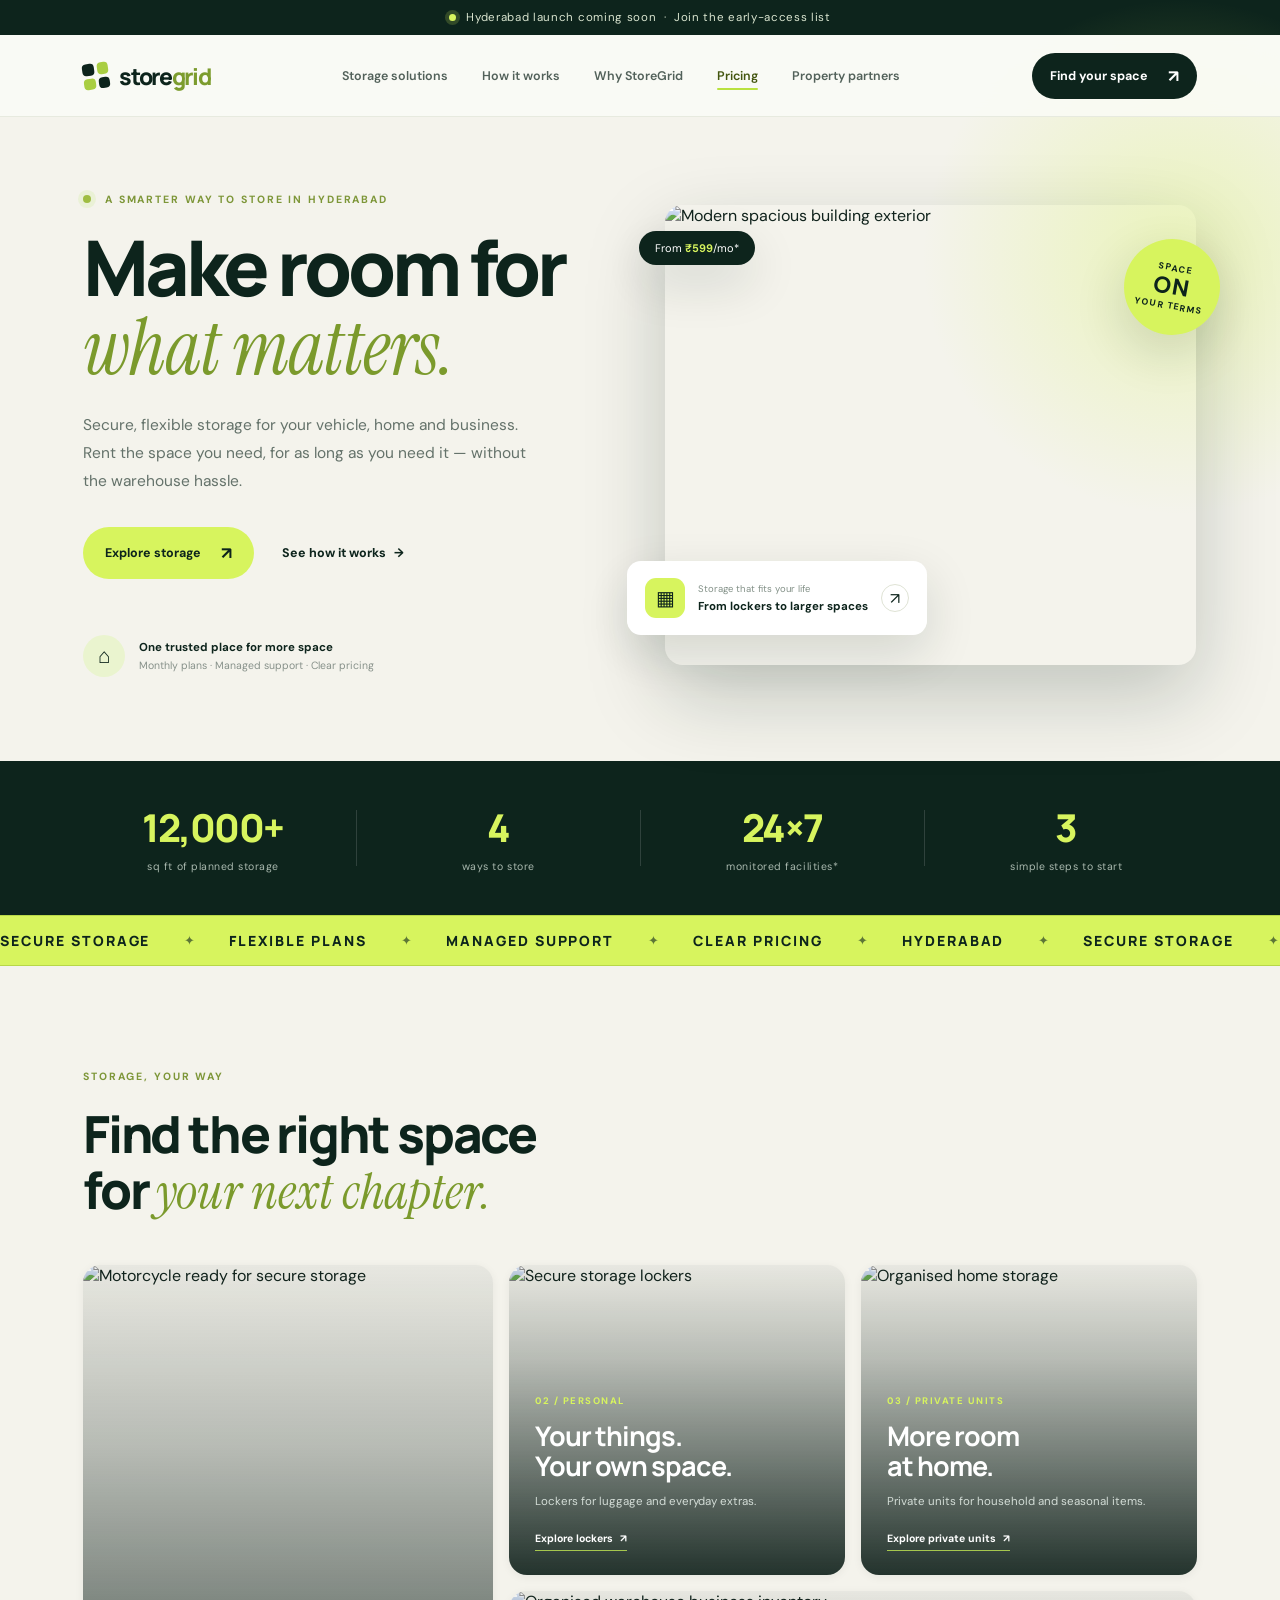
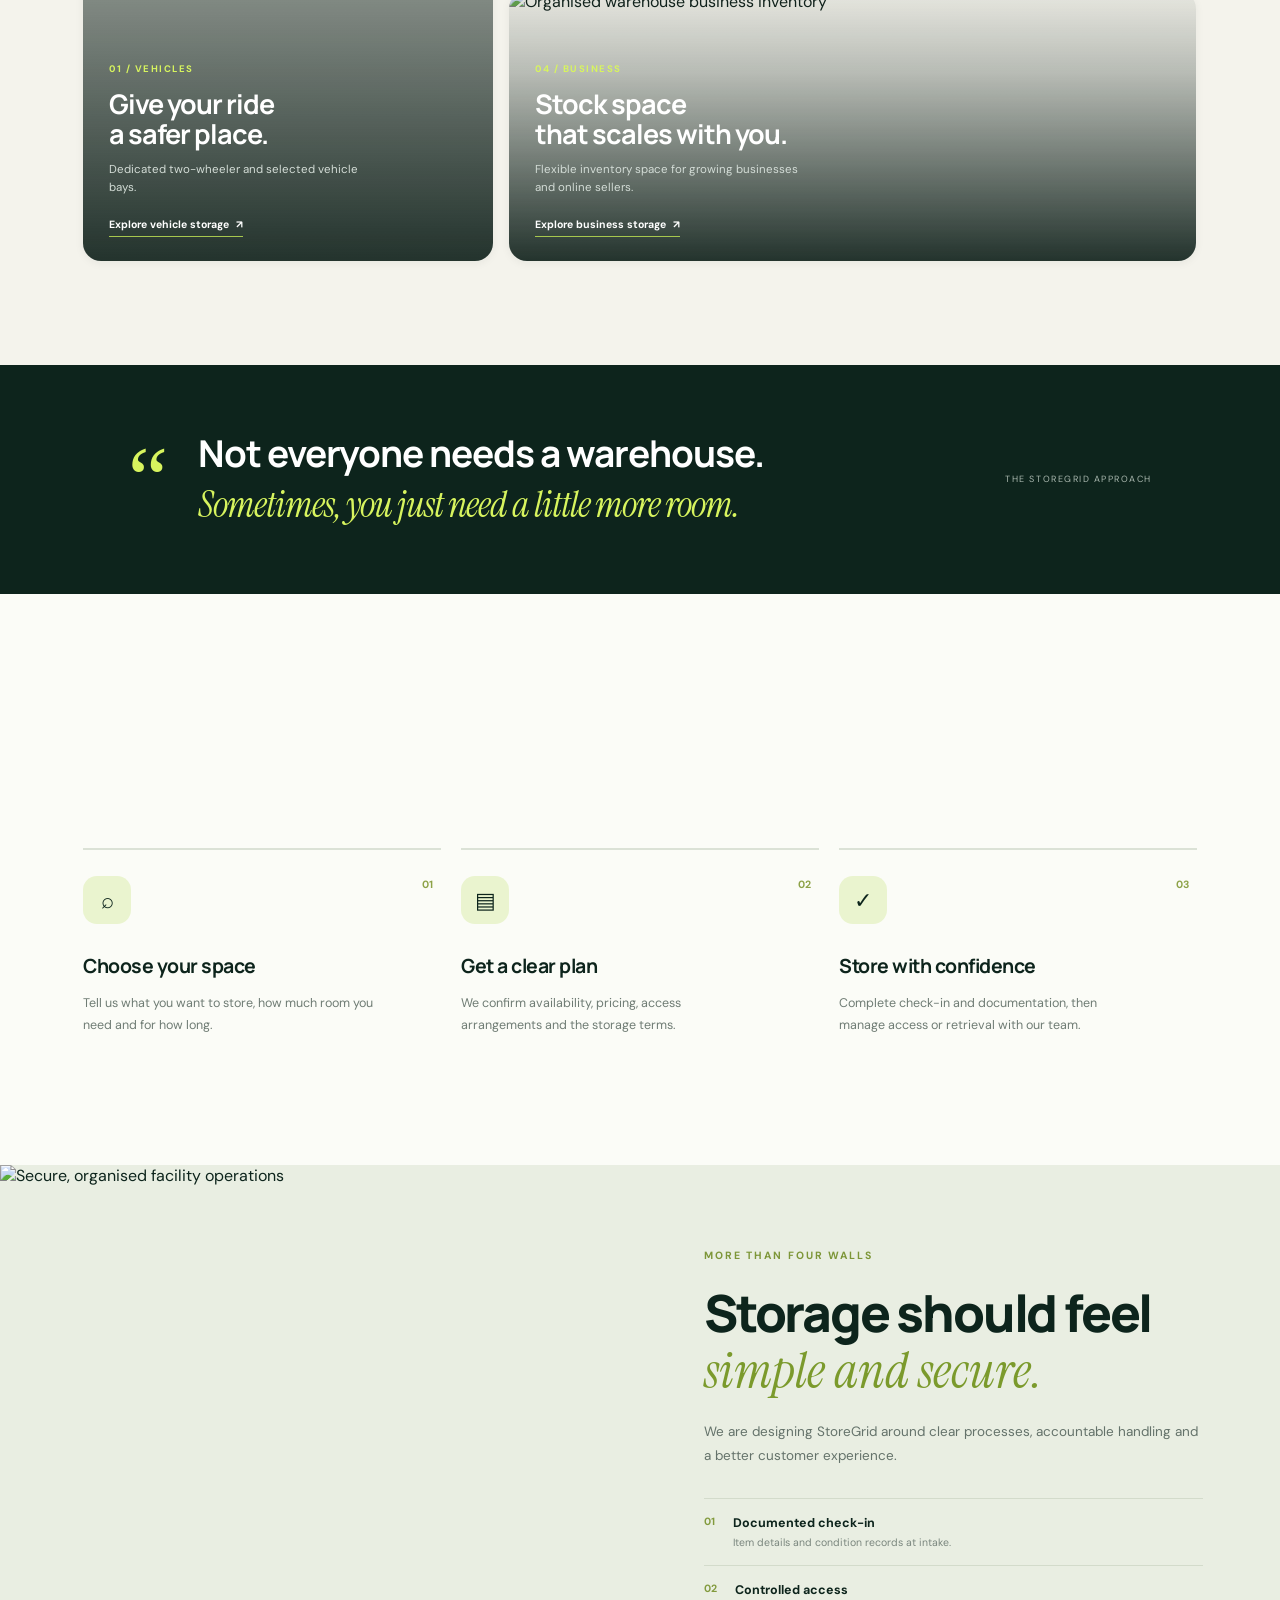
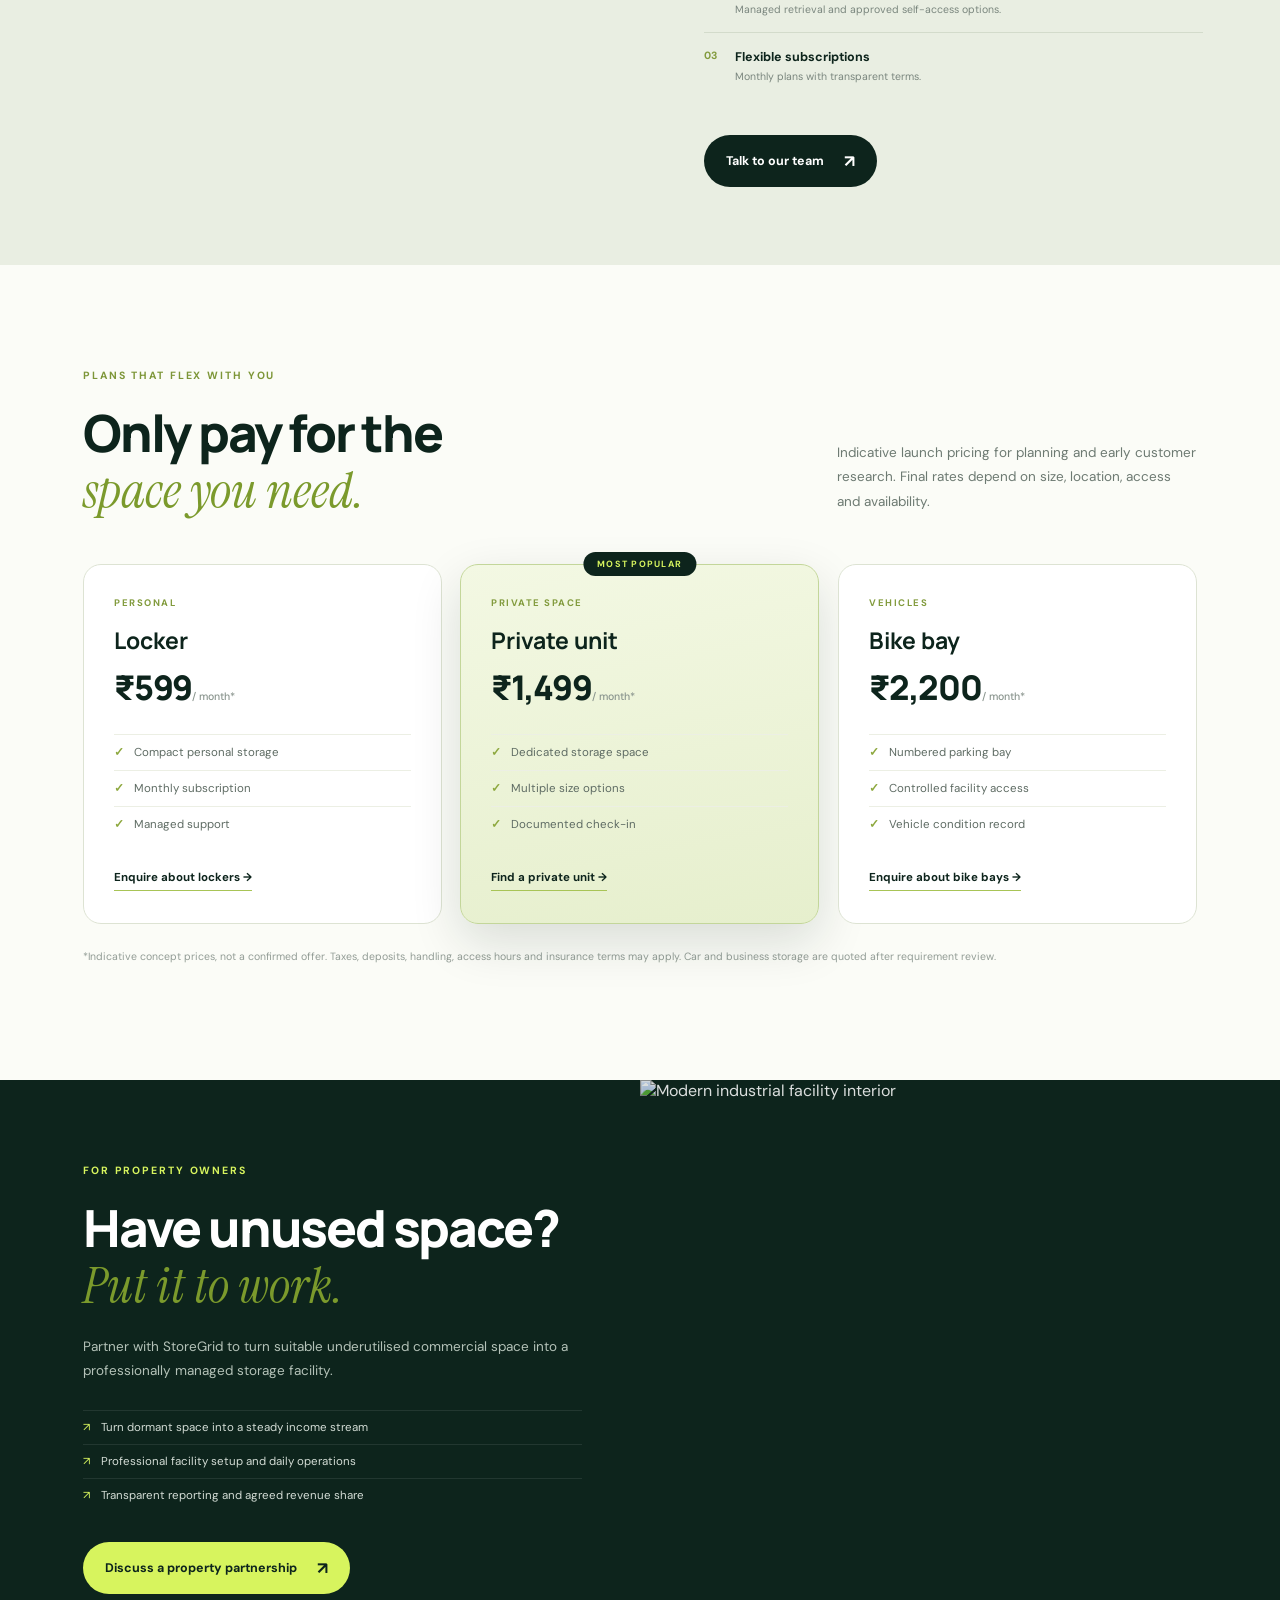
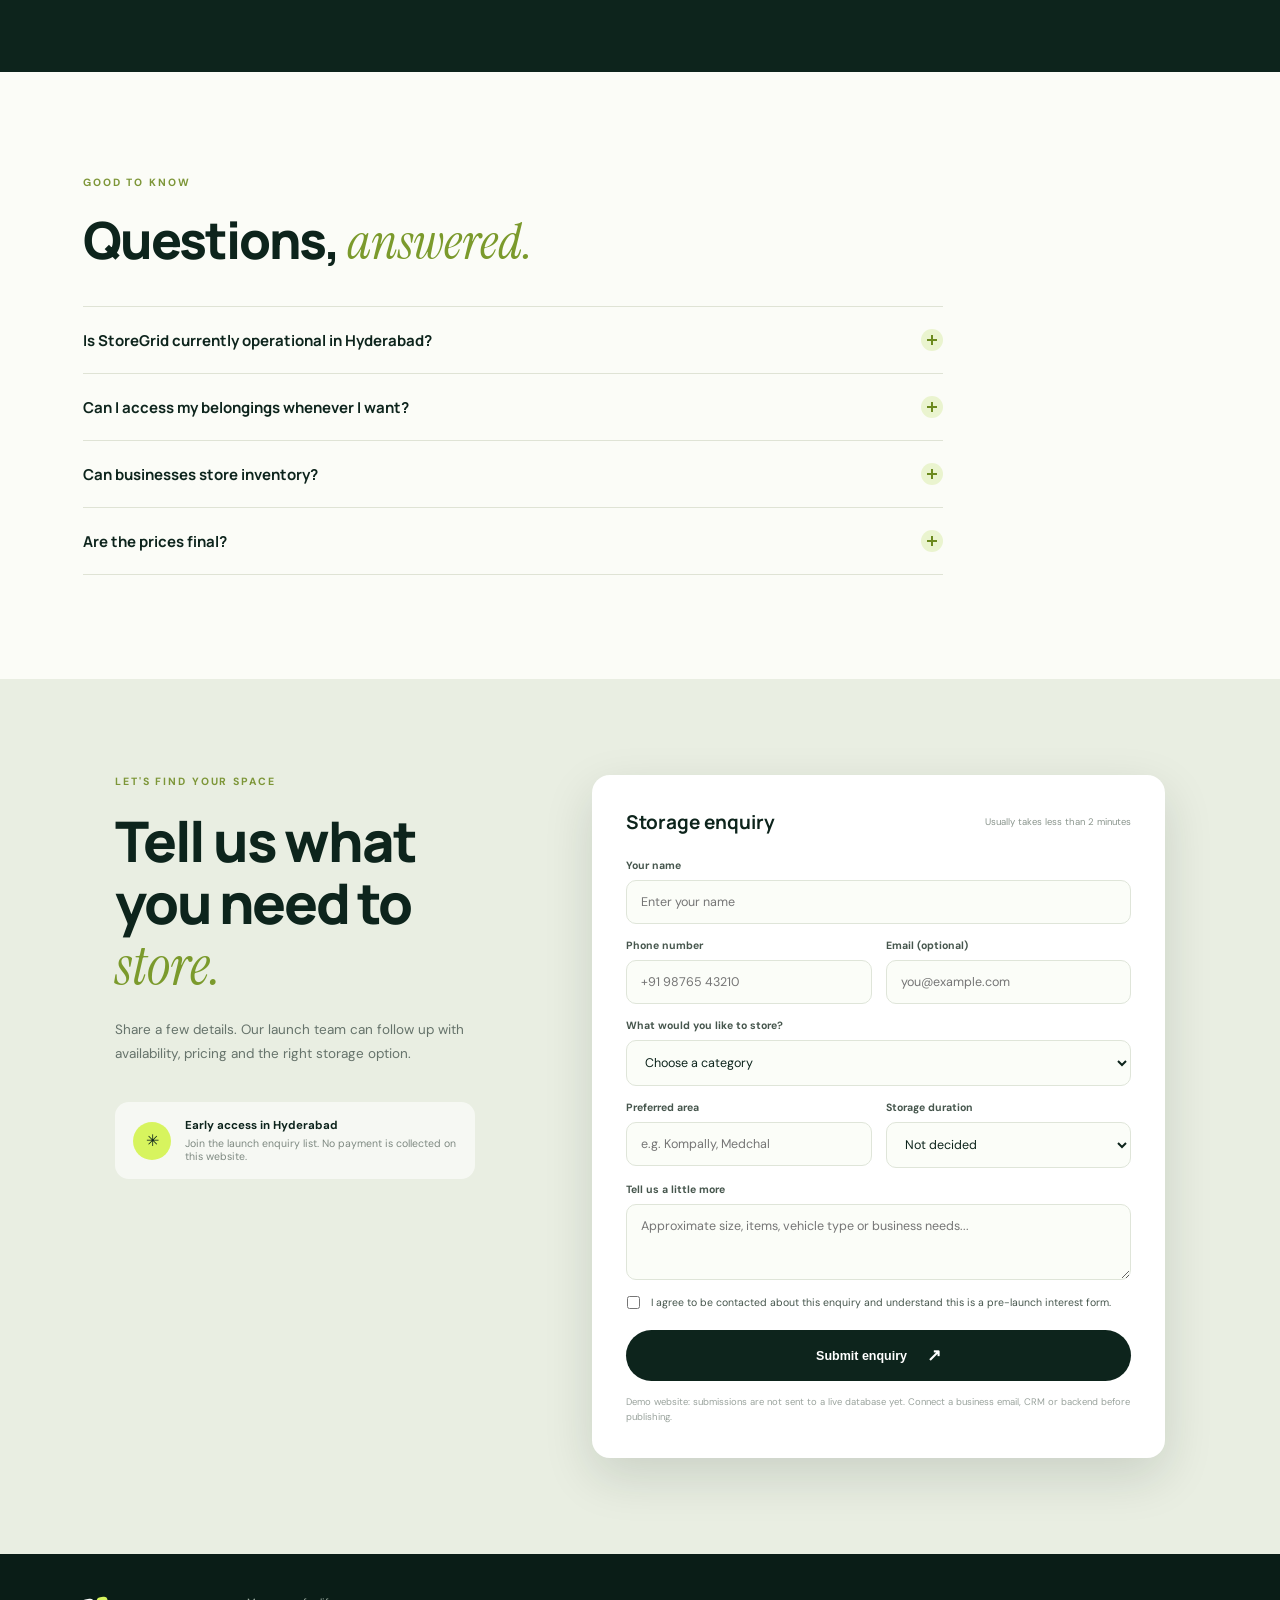
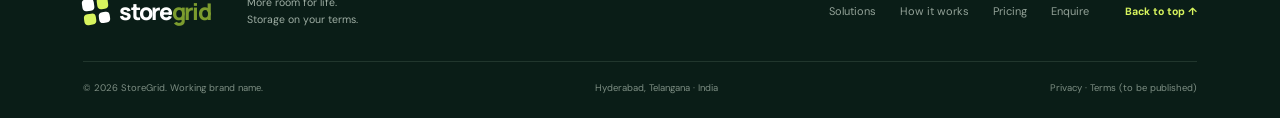
==== index.html @ 36ccb127 "Add files via upload" ====
<!doctype html>
<html lang="en">
<head>
  <meta charset="utf-8">
  <meta name="viewport" content="width=device-width, initial-scale=1">
  <meta name="description" content="Flexible, secure storage for vehicles, household belongings and business inventory in Hyderabad. Monthly storage plans with managed and self-access options.">
  <meta name="theme-color" content="#0d241c">
  <title>StoreGrid — More room for life.</title>
  <link rel="preconnect" href="https://fonts.googleapis.com">
  <link rel="preconnect" href="https://fonts.gstatic.com" crossorigin>
  <link href="https://fonts.googleapis.com/css2?family=DM+Sans:wght@400;500;600;700&family=Manrope:wght@500;600;700;800&family=Instrument+Serif:ital@0;1&display=swap" rel="stylesheet">
  <link rel="stylesheet" href="styles.css">
</head>
<body>

  <div class="announcement"><span class="announcement-dot"></span> Hyderabad launch coming soon &nbsp;·&nbsp; Join the early-access list</div>

  <header class="site-header" id="siteHeader">
    <a class="brand" href="#home" aria-label="StoreGrid home">
      <span class="brand-mark"><i></i><i></i><i></i><i></i></span>
      <span>store<span class="brand-accent">grid</span></span>
    </a>
    <button class="menu-toggle" aria-label="Open navigation" aria-expanded="false">☰</button>
    <nav class="nav">
      <a href="#solutions">Storage solutions</a>
      <a href="#how">How it works</a>
      <a href="#why">Why StoreGrid</a>
      <a href="#pricing">Pricing</a>
      <a href="#partners">Property partners</a>
    </nav>
    <a class="button button-dark header-cta" href="#enquire">Find your space <span>↗</span></a>
  </header>

  <main>
    <!-- ===================== HERO ===================== -->
    <section class="hero" id="home">
      <div class="hero-copy">
        <div class="eyebrow reveal"><span class="pulse"></span> A smarter way to store in Hyderabad</div>
        <h1 class="reveal" style="--d:.08s">Make room for<br><em>what matters.</em></h1>
        <p class="hero-lede reveal" style="--d:.16s">Secure, flexible storage for your vehicle, home and business. Rent the space you need, for as long as you need it — without the warehouse hassle.</p>
        <div class="hero-actions reveal" style="--d:.24s">
          <a class="button button-lime" href="#solutions">Explore storage <span>↗</span></a>
          <a class="text-link" href="#how">See how it works <span>→</span></a>
        </div>
        <div class="hero-proof reveal" style="--d:.32s">
          <div class="proof-icon">⌂</div>
          <div><strong>One trusted place for more space</strong><small>Monthly plans · Managed support · Clear pricing</small></div>
        </div>
      </div>

      <div class="hero-visual reveal" style="--d:.2s">
        <div class="hero-img-wrap">
          <img src="https://images.unsplash.com/photo-1600585154340-be6161a56a0c?auto=format&fit=crop&w=1400&q=85" alt="Modern spacious building exterior" class="hero-img">
        </div>
        <div class="floating-card">
          <div class="floating-icon">▦</div>
          <div><small>Storage that fits your life</small><strong>From lockers to larger spaces</strong></div>
          <span class="arrow-circle">↗</span>
        </div>
        <div class="floating-chip">From <b>₹599</b>/mo*</div>
        <div class="hero-stamp"><span>SPACE</span><b>ON</b><span>YOUR TERMS</span></div>
      </div>
    </section>

    <!-- ===================== STATS ===================== -->
    <section class="stats-strip">
      <div class="stat reveal"><b><span class="counter" data-count="12000">0</span>+</b><small>sq ft of planned storage</small></div>
      <div class="stat reveal" style="--d:.08s"><b><span class="counter" data-count="4">0</span></b><small>ways to store</small></div>
      <div class="stat reveal" style="--d:.16s"><b><span class="counter" data-count="24">0</span>×7</b><small>monitored facilities*</small></div>
      <div class="stat reveal" style="--d:.24s"><b><span class="counter" data-count="3">0</span></b><small>simple steps to start</small></div>
    </section>

    <!-- ===================== MARQUEE ===================== -->
    <div class="marquee" aria-hidden="true">
      <div class="marquee-track">
        <span>Secure storage</span><i>✦</i><span>Flexible plans</span><i>✦</i><span>Managed support</span><i>✦</i><span>Clear pricing</span><i>✦</i><span>Hyderabad</span><i>✦</i>
        <span>Secure storage</span><i>✦</i><span>Flexible plans</span><i>✦</i><span>Managed support</span><i>✦</i><span>Clear pricing</span><i>✦</i><span>Hyderabad</span><i>✦</i>
      </div>
    </div>

    <!-- ===================== SOLUTIONS ===================== -->
    <section class="section solutions" id="solutions">
      <div class="section-heading">
        <div class="reveal"><div class="eyebrow">STORAGE, YOUR WAY</div><h2>Find the right space<br>for <em>your next chapter.</em></h2></div>
        <p class="reveal" style="--d:.1s">From one suitcase to business stock, choose a storage option that works around your space, schedule and budget.</p>
      </div>
      <div class="solution-grid">
        <article class="solution-card card-large reveal">
          <img src="https://images.unsplash.com/photo-1558981806-ec527fa84c39?auto=format&fit=crop&w=1000&q=85" alt="Motorcycle ready for secure storage">
          <div class="card-shade"></div>
          <div class="card-content"><span class="card-number">01 / VEHICLES</span><h3>Give your ride<br>a safer place.</h3><p>Dedicated two-wheeler and selected vehicle bays.</p><a href="#enquire" data-category="Vehicle storage">Explore vehicle storage <span class="card-arrow">↗</span></a></div>
        </article>
        <article class="solution-card reveal" style="--d:.08s">
          <img src="https://images.unsplash.com/photo-1590402494682-cd3fb53b1f70?auto=format&fit=crop&w=900&q=85" alt="Secure storage lockers">
          <div class="card-shade"></div>
          <div class="card-content"><span class="card-number">02 / PERSONAL</span><h3>Your things.<br>Your own space.</h3><p>Lockers for luggage and everyday extras.</p><a href="#enquire" data-category="Personal lockers">Explore lockers <span class="card-arrow">↗</span></a></div>
        </article>
        <article class="solution-card reveal" style="--d:.16s">
          <img src="https://images.unsplash.com/photo-1600210492486-724fe5c67fb0?auto=format&fit=crop&w=900&q=85" alt="Organised home storage">
          <div class="card-shade"></div>
          <div class="card-content"><span class="card-number">03 / PRIVATE UNITS</span><h3>More room<br>at home.</h3><p>Private units for household and seasonal items.</p><a href="#enquire" data-category="Private storage">Explore private units <span class="card-arrow">↗</span></a></div>
        </article>
        <article class="solution-card card-wide reveal" style="--d:.1s">
          <img src="https://images.unsplash.com/photo-1586528116311-ad8dd3c8310d?auto=format&fit=crop&w=1100&q=85" alt="Organised warehouse business inventory">
          <div class="card-shade"></div>
          <div class="card-content"><span class="card-number">04 / BUSINESS</span><h3>Stock space<br>that scales with you.</h3><p>Flexible inventory space for growing businesses and online sellers.</p><a href="#enquire" data-category="Business inventory">Explore business storage <span class="card-arrow">↗</span></a></div>
        </article>
      </div>
    </section>

    <!-- ===================== QUOTE ===================== -->
    <section class="quote-band reveal">
      <div class="quote-mark">“</div>
      <p>Not everyone needs a warehouse.<br><em>Sometimes, you just need a little more room.</em></p>
      <span>THE STOREGRID APPROACH</span>
    </section>

    <!-- ===================== HOW IT WORKS ===================== -->
    <section class="section how-section" id="how">
      <div class="section-heading">
        <div class="reveal"><div class="eyebrow">SIMPLE FROM START TO STORE</div><h2>Space in <em>three steps.</em></h2></div>
        <p class="reveal" style="--d:.1s">We make finding and managing storage straightforward. Tell us what you need and our team will help you choose the right plan.</p>
      </div>
      <div class="steps">
        <div class="step reveal"><div class="step-icon">⌕</div><span>01</span><h3>Choose your space</h3><p>Tell us what you want to store, how much room you need and for how long.</p></div>
        <div class="step reveal" style="--d:.12s"><div class="step-icon">▤</div><span>02</span><h3>Get a clear plan</h3><p>We confirm availability, pricing, access arrangements and the storage terms.</p></div>
        <div class="step reveal" style="--d:.24s"><div class="step-icon">✓</div><span>03</span><h3>Store with confidence</h3><p>Complete check-in and documentation, then manage access or retrieval with our team.</p></div>
      </div>
    </section>

    <!-- ===================== WHY ===================== -->
    <section class="feature-section" id="why">
      <div class="feature-image reveal"><img src="https://images.unsplash.com/photo-1581092921461-eab62e97a780?auto=format&fit=crop&w=1200&q=85" alt="Secure, organised facility operations"></div>
      <div class="feature-copy">
        <div class="reveal"><div class="eyebrow">MORE THAN FOUR WALLS</div><h2>Storage should feel<br><em>simple and secure.</em></h2></div>
        <p class="reveal" style="--d:.1s">We are designing StoreGrid around clear processes, accountable handling and a better customer experience.</p>
        <div class="feature-list">
          <div class="reveal" style="--d:.12s"><span>01</span><p><strong>Documented check-in</strong><small>Item details and condition records at intake.</small></p></div>
          <div class="reveal" style="--d:.2s"><span>02</span><p><strong>Controlled access</strong><small>Managed retrieval and approved self-access options.</small></p></div>
          <div class="reveal" style="--d:.28s"><span>03</span><p><strong>Flexible subscriptions</strong><small>Monthly plans with transparent terms.</small></p></div>
        </div>
        <a class="button button-dark reveal" style="--d:.34s" href="#enquire">Talk to our team <span>↗</span></a>
      </div>
    </section>

    <!-- ===================== PRICING ===================== -->
    <section class="section pricing-section" id="pricing">
      <div class="section-heading">
        <div class="reveal"><div class="eyebrow">PLANS THAT FLEX WITH YOU</div><h2>Only pay for the<br><em>space you need.</em></h2></div>
        <p class="reveal" style="--d:.1s">Indicative launch pricing for planning and early customer research. Final rates depend on size, location, access and availability.</p>
      </div>
      <div class="pricing-grid">
        <div class="price-card reveal">
          <span class="price-label">PERSONAL</span><h3>Locker</h3><p class="price">₹599<span>/ month*</span></p>
          <ul><li>Compact personal storage</li><li>Monthly subscription</li><li>Managed support</li></ul>
          <a href="#enquire" data-category="Personal lockers">Enquire about lockers →</a>
        </div>
        <div class="price-card price-featured reveal" style="--d:.12s">
          <span class="price-tag">MOST POPULAR</span>
          <span class="price-label">PRIVATE SPACE</span><h3>Private unit</h3><p class="price">₹1,499<span>/ month*</span></p>
          <ul><li>Dedicated storage space</li><li>Multiple size options</li><li>Documented check-in</li></ul>
          <a href="#enquire" data-category="Private storage">Find a private unit →</a>
        </div>
        <div class="price-card reveal" style="--d:.24s">
          <span class="price-label">VEHICLES</span><h3>Bike bay</h3><p class="price">₹2,200<span>/ month*</span></p>
          <ul><li>Numbered parking bay</li><li>Controlled facility access</li><li>Vehicle condition record</li></ul>
          <a href="#enquire" data-category="Vehicle storage">Enquire about bike bays →</a>
        </div>
      </div>
      <p class="pricing-note">*Indicative concept prices, not a confirmed offer. Taxes, deposits, handling, access hours and insurance terms may apply. Car and business storage are quoted after requirement review.</p>
    </section>

    <!-- ===================== PARTNERS ===================== -->
    <section class="partner-section" id="partners">
      <div class="partner-copy">
        <div class="reveal"><div class="eyebrow eyebrow-light">FOR PROPERTY OWNERS</div><h2>Have unused space?<br><em>Put it to work.</em></h2></div>
        <p class="reveal" style="--d:.1s">Partner with StoreGrid to turn suitable underutilised commercial space into a professionally managed storage facility.</p>
        <ul class="reveal" style="--d:.18s">
          <li>Turn dormant space into a steady income stream</li>
          <li>Professional facility setup and daily operations</li>
          <li>Transparent reporting and agreed revenue share</li>
        </ul>
        <a class="button button-lime reveal" style="--d:.24s" href="#enquire" data-category="Property partnership">Discuss a property partnership <span>↗</span></a>
      </div>
      <div class="partner-image reveal" style="--d:.15s"><img src="https://images.unsplash.com/photo-1581092580497-e0d23cbdf1dc?auto=format&fit=crop&w=1200&q=85" alt="Modern industrial facility interior"></div>
    </section>

    <!-- ===================== FAQ ===================== -->
    <section class="section faq-section">
      <div class="reveal"><div class="eyebrow">GOOD TO KNOW</div><h2>Questions, <em>answered.</em></h2></div>
      <div class="faq-list">
        <div class="faq-item reveal">
          <button class="faq-q" aria-expanded="false">Is StoreGrid currently operational in Hyderabad?<span class="faq-icon"></span></button>
          <div class="faq-a"><p>StoreGrid is currently presented as a proposed launch concept. Facility location, opening date and availability will be confirmed before bookings are accepted.</p></div>
        </div>
        <div class="faq-item reveal" style="--d:.08s">
          <button class="faq-q" aria-expanded="false">Can I access my belongings whenever I want?<span class="faq-icon"></span></button>
          <div class="faq-a"><p>Access depends on the storage category and selected plan. Some spaces may support approved self-access during published hours; larger inventory and managed storage will use scheduled retrieval.</p></div>
        </div>
        <div class="faq-item reveal" style="--d:.16s">
          <button class="faq-q" aria-expanded="false">Can businesses store inventory?<span class="faq-icon"></span></button>
          <div class="faq-a"><p>Yes. Business storage is intended for suitable non-hazardous inventory. Handling, SKU tracking, dispatch and access frequency will be scoped before a quote is issued.</p></div>
        </div>
        <div class="faq-item reveal" style="--d:.24s">
          <button class="faq-q" aria-expanded="false">Are the prices final?<span class="faq-icon"></span></button>
          <div class="faq-a"><p>No. Prices shown are indicative launch research prices. Final rates depend on the confirmed facility, storage dimensions, availability and service level.</p></div>
        </div>
      </div>
    </section>

    <!-- ===================== ENQUIRY ===================== -->
    <section class="enquiry-section" id="enquire">
      <div class="enquiry-copy">
        <div class="reveal"><div class="eyebrow">LET'S FIND YOUR SPACE</div><h2>Tell us what<br>you need to <em>store.</em></h2></div>
        <p class="reveal" style="--d:.1s">Share a few details. Our launch team can follow up with availability, pricing and the right storage option.</p>
        <div class="contact-note reveal" style="--d:.18s"><span>✳</span><p><strong>Early access in Hyderabad</strong><small>Join the launch enquiry list. No payment is collected on this website.</small></p></div>
      </div>
      <form class="enquiry-form reveal" id="leadForm" style="--d:.15s" novalidate>
        <div class="form-heading"><strong>Storage enquiry</strong><span>Usually takes less than 2 minutes</span></div>
        <label>Your name<input name="name" required placeholder="Enter your name"></label>
        <div class="form-row">
          <label>Phone number<input name="phone" required inputmode="tel" pattern="[0-9+() -]{10,16}" placeholder="+91 98765 43210"></label>
          <label>Email (optional)<input name="email" type="email" placeholder="you@example.com"></label>
        </div>
        <label>What would you like to store?
          <select name="category" id="category" required>
            <option value="">Choose a category</option>
            <option>Vehicle storage</option><option>Personal lockers</option><option>Private storage</option>
            <option>Business inventory</option><option>Property partnership</option><option>Not sure yet</option>
          </select>
        </label>
        <div class="form-row">
          <label>Preferred area<input name="area" placeholder="e.g. Kompally, Medchal"></label>
          <label>Storage duration<select name="duration"><option>Not decided</option><option>1–3 months</option><option>3–6 months</option><option>6–12 months</option><option>12+ months</option></select></label>
        </div>
        <label>Tell us a little more<textarea name="message" rows="3" placeholder="Approximate size, items, vehicle type or business needs..."></textarea></label>
        <label class="consent"><input type="checkbox" required> <span>I agree to be contacted about this enquiry and understand this is a pre-launch interest form.</span></label>
        <button class="button button-dark form-submit" type="submit">Submit enquiry <span>↗</span></button>
        <p class="form-disclaimer">Demo website: submissions are not sent to a live database yet. Connect a business email, CRM or backend before publishing.</p>
        <div class="form-success" id="formSuccess" role="status" aria-live="polite"></div>
      </form>
    </section>
  </main>

  <footer class="footer">
    <div class="footer-top">
      <a class="brand brand-light" href="#home"><span class="brand-mark"><i></i><i></i><i></i><i></i></span><span>store<span class="brand-accent">grid</span></span></a>
      <p>More room for life.<br>Storage on your terms.</p>
      <nav class="footer-nav">
        <a href="#solutions">Solutions</a><a href="#how">How it works</a><a href="#pricing">Pricing</a><a href="#enquire">Enquire</a>
      </nav>
      <a class="footer-top-link" href="#home">Back to top ↑</a>
    </div>
    <div class="footer-bottom">
      <span>© <span id="year"></span> StoreGrid. Working brand name.</span>
      <span>Hyderabad, Telangana · India</span>
      <span>Privacy · Terms (to be published)</span>
    </div>
  </footer>

  <script src="script.js"></script>
</body>
</html>
---- styles.css ----
/* ============================================================
   StoreGrid — premium storage concept (Hyderabad)
   ============================================================ */
:root {
  --ink: #0d241c;
  --ink-2: #16352a;
  --ink-3: #1f4537;
  --lime: #d7f45e;
  --lime-2: #b9e13f;
  --lime-soft: #eaf4cf;
  --paper: #f4f3ec;
  --paper-2: #fbfcf7;
  --line: #dfe3d5;
  --white: #ffffff;
  --muted: #68756d;
  --muted-2: #8a968e;
  --radius: 18px;
  --shadow-sm: 0 2px 10px rgba(13, 36, 28, .06);
  --shadow-md: 0 18px 50px rgba(13, 36, 28, .14);
  --shadow-lg: 0 30px 80px rgba(13, 36, 28, .22);
  --ease: cubic-bezier(.22, 1, .36, 1);
}

* { box-sizing: border-box; }
html { scroll-behavior: smooth; scroll-padding-top: 96px; }

body {
  margin: 0;
  background: var(--paper);
  color: var(--ink);
  font-family: "DM Sans", sans-serif;
  -webkit-font-smoothing: antialiased;
  overflow-x: hidden;
}

h1, h2, h3, .brand { font-family: "Manrope", sans-serif; }
em { font-family: "Instrument Serif", serif; font-style: italic; font-weight: 400; }
a { color: inherit; text-decoration: none; }
img { display: block; }
::selection { background: var(--lime); color: var(--ink); }

/* ---------- reveal-on-scroll ---------- */
.reveal { opacity: 0; transform: translateY(28px); transition: opacity .9s var(--ease), transform .9s var(--ease); transition-delay: var(--d, 0s); will-change: opacity, transform; }
.reveal.in { opacity: 1; transform: none; }

/* ---------- announcement ---------- */
.announcement {
  background: var(--ink); color: #d9e4cf;
  text-align: center; font-size: 11.5px; letter-spacing: .06em;
  padding: 10px 16px; display: flex; align-items: center; justify-content: center; gap: 10px;
}
.announcement-dot { width: 7px; height: 7px; border-radius: 50%; background: var(--lime); box-shadow: 0 0 0 4px rgba(215, 244, 94, .18); animation: blink 2s infinite; }
@keyframes blink { 50% { opacity: .35; } }

/* ---------- header ---------- */
.site-header {
  height: 82px; display: flex; align-items: center; justify-content: space-between;
  padding: 0 6.5%; gap: 24px;
  background: rgba(251, 252, 247, .82);
  backdrop-filter: blur(14px); -webkit-backdrop-filter: blur(14px);
  position: sticky; top: 0; z-index: 50;
  border-bottom: 1px solid #e7eadf;
  transition: height .35s var(--ease), box-shadow .35s var(--ease);
}
.site-header.scrolled { height: 66px; box-shadow: var(--shadow-sm); }

.brand { display: flex; align-items: center; gap: 10px; font-size: 23px; font-weight: 800; letter-spacing: -1.3px; }
.brand-accent { color: #7c9c2e; }
.brand-mark { width: 26px; height: 26px; display: grid; grid-template-columns: 1fr 1fr; gap: 3px; transform: rotate(-8deg); flex: none; }
.brand-mark i { display: block; background: var(--ink); border-radius: 4px; transition: transform .4s var(--ease); }
.brand-mark i:nth-child(2), .brand-mark i:nth-child(3) { background: #a9ce42; }
.brand:hover .brand-mark i:nth-child(1) { transform: translate(1.5px, 1.5px); }
.brand:hover .brand-mark i:nth-child(4) { transform: translate(-1.5px, -1.5px); }

.nav { display: flex; gap: 34px; font-size: 12.5px; color: #52615a; font-weight: 600; }
.nav a { position: relative; padding: 6px 0; transition: color .25s; }
.nav a::after { content: ""; position: absolute; left: 0; bottom: 0; height: 2px; width: 100%; background: var(--lime-2); border-radius: 2px; transform: scaleX(0); transform-origin: left; transition: transform .35s var(--ease); }
.nav a:hover, .nav a.active { color: #43550f; }
.nav a:hover::after, .nav a.active::after { transform: scaleX(1); }

.menu-toggle { display: none; background: none; border: 0; font-size: 24px; color: var(--ink); cursor: pointer; }

/* ---------- buttons ---------- */
.button {
  display: inline-flex; align-items: center; justify-content: center; gap: 20px;
  padding: 15px 22px; border-radius: 100px;
  font-size: 12.5px; font-weight: 700; border: 0; cursor: pointer;
  transition: transform .3s var(--ease), box-shadow .3s var(--ease), background .3s;
  white-space: nowrap;
}
.button span { font-size: 17px; transition: transform .3s var(--ease); }
.button:hover span { transform: translate(3px, -3px); }
.button-dark { background: var(--ink); color: #fff; }
.button-dark:hover { background: var(--ink-3); transform: translateY(-2px); box-shadow: 0 14px 30px rgba(13, 36, 28, .25); }
.button-lime { background: var(--lime); color: var(--ink); }
.button-lime:hover { background: var(--lime-2); transform: translateY(-2px); box-shadow: 0 14px 30px rgba(150, 190, 40, .35); }
.header-cta { padding: 12px 18px; }

.text-link { font-size: 12.5px; font-weight: 700; display: inline-flex; align-items: center; gap: 8px; transition: color .25s; }
.text-link span { transition: transform .3s var(--ease); }
.text-link:hover { color: #6d8c22; }
.text-link:hover span { transform: translateX(5px); }

/* ---------- hero ---------- */
.hero { padding: 76px 6.5% 84px; display: grid; grid-template-columns: 1fr 1.02fr; gap: 5.5%; align-items: center; position: relative; }
.hero::before {
  content: ""; position: absolute; top: -140px; right: -180px; width: 560px; height: 560px;
  background: radial-gradient(circle, rgba(215, 244, 94, .35), transparent 65%);
  pointer-events: none; z-index: 0;
}
.hero-copy, .hero-visual { position: relative; z-index: 1; }

.eyebrow { font-size: 10.5px; font-weight: 700; letter-spacing: .18em; color: #7d9638; margin-bottom: 22px; text-transform: uppercase; }
.eyebrow-light { color: var(--lime); }
.pulse { display: inline-block; width: 8px; height: 8px; border-radius: 50%; background: #9fbd42; margin-right: 9px; box-shadow: 0 0 0 5px #eaf1d6; animation: blink 2s infinite; }

.hero h1 { font-size: clamp(48px, 6vw, 82px); line-height: 1.02; letter-spacing: -4px; margin: 0 0 24px; font-weight: 800; }
.hero h1 em { color: #7b9a2c; letter-spacing: -1px; }

.hero-lede { max-width: 460px; color: #64726a; font-size: 15.5px; line-height: 1.8; }
.hero-actions { display: flex; align-items: center; gap: 28px; margin-top: 32px; flex-wrap: wrap; }

.hero-proof { display: flex; align-items: center; gap: 14px; margin-top: 56px; }
.proof-icon { width: 42px; height: 42px; background: var(--lime-soft); border-radius: 50%; display: grid; place-items: center; font-size: 21px; }
.hero-proof strong, .hero-proof small { display: block; }
.hero-proof strong { font-size: 11.5px; }
.hero-proof small { font-size: 10.5px; color: #87918a; margin-top: 4px; }

/* hero visual */
.hero-visual { position: relative; height: 460px; }
.hero-img-wrap { width: 100%; height: 100%; border-radius: var(--radius); overflow: hidden; box-shadow: var(--shadow-lg); }
.hero-img { width: 100%; height: 100%; object-fit: cover; filter: saturate(.8); transition: transform 1.2s var(--ease); }
.hero-visual:hover .hero-img { transform: scale(1.05); }

.floating-card {
  position: absolute; bottom: 30px; left: -38px;
  background: #fff; padding: 17px 18px; display: flex; align-items: center; gap: 13px;
  box-shadow: var(--shadow-md); border-radius: 14px; min-width: 285px;
  animation: floaty 5s ease-in-out infinite;
}
@keyframes floaty { 50% { transform: translateY(-9px); } }
.floating-icon { width: 40px; height: 40px; background: var(--lime); border-radius: 11px; display: grid; place-items: center; font-size: 20px; flex: none; }
.floating-card small, .floating-card strong { display: block; }
.floating-card small { font-size: 9.5px; color: #829087; }
.floating-card strong { font-size: 11.5px; margin-top: 4px; }
.arrow-circle { margin-left: auto; width: 28px; height: 28px; border: 1px solid var(--line); border-radius: 50%; display: grid; place-items: center; flex: none; }

.floating-chip {
  position: absolute; top: 26px; left: -26px;
  background: var(--ink); color: #fff; font-size: 11px;
  padding: 10px 16px; border-radius: 100px; box-shadow: var(--shadow-md);
  animation: floaty 6s ease-in-out infinite reverse;
}
.floating-chip b { color: var(--lime); }

.hero-stamp {
  position: absolute; right: -24px; top: 34px;
  background: var(--lime); width: 96px; height: 96px; border-radius: 50%;
  display: flex; flex-direction: column; align-items: center; justify-content: center;
  transform: rotate(10deg); font-size: 9px; letter-spacing: .13em; font-weight: 700;
  box-shadow: var(--shadow-md);
}
.hero-stamp b { font-size: 23px; line-height: 1.1; }

/* ---------- stats strip ---------- */
.stats-strip {
  background: var(--ink); color: #fff;
  padding: 40px 6.5%;
  display: grid; grid-template-columns: repeat(4, 1fr); gap: 24px;
}
.stat { text-align: center; position: relative; }
.stat + .stat::before { content: ""; position: absolute; left: -12px; top: 12%; height: 76%; width: 1px; background: rgba(255, 255, 255, .14); }
.stat b { display: block; font-family: "Manrope"; font-size: clamp(26px, 3vw, 40px); font-weight: 800; letter-spacing: -1.5px; color: var(--lime); }
.stat small { font-size: 10.5px; color: #a9b8ae; letter-spacing: .05em; }

/* ---------- marquee ---------- */
.marquee { background: var(--lime); color: var(--ink); overflow: hidden; padding: 15px 0; border-top: 1px solid #b7d748; border-bottom: 1px solid #b7d748; }
.marquee-track { display: flex; align-items: center; gap: 34px; width: max-content; animation: marquee 26s linear infinite; }
.marquee-track span { font-family: "Manrope"; font-size: 14px; font-weight: 800; letter-spacing: .14em; text-transform: uppercase; white-space: nowrap; }
.marquee-track i { font-style: normal; font-size: 13px; opacity: .6; }
@keyframes marquee { to { transform: translateX(-50%); } }

/* ---------- sections ---------- */
.section { padding: 104px 6.5%; }
.section-heading { display: flex; justify-content: space-between; align-items: flex-end; margin-bottom: 44px; gap: 36px; }
.section-heading h2, .feature-copy h2, .partner-copy h2, .faq-section h2, .enquiry-copy h2 {
  font-size: clamp(34px, 4vw, 52px); line-height: 1.1; letter-spacing: -2.2px; margin: 0; font-weight: 800;
}
.section-heading h2 em, .feature-copy h2 em, .partner-copy h2 em, .faq-section h2 em, .enquiry-copy h2 em { color: #7b9a2c; letter-spacing: 0; }
.section-heading > p { max-width: 360px; color: #6d7a72; line-height: 1.8; font-size: 13.5px; margin: 0 0 6px; }

/* ---------- solutions ---------- */
.solution-grid { display: grid; grid-template-columns: 1.1fr .9fr .9fr; grid-template-rows: 310px 270px; gap: 16px; }
.solution-card { position: relative; overflow: hidden; border-radius: var(--radius); min-height: 250px; box-shadow: var(--shadow-sm); transition: transform .5s var(--ease), box-shadow .5s var(--ease); }
.solution-card:hover { transform: translateY(-6px); box-shadow: var(--shadow-md); }
.solution-card img { width: 100%; height: 100%; object-fit: cover; filter: saturate(.75); transition: transform .7s var(--ease); }
.solution-card:hover img { transform: scale(1.06); }
.card-shade { position: absolute; inset: 0; background: linear-gradient(0deg, rgba(6, 24, 18, .88) 0%, rgba(6, 24, 18, .25) 70%, rgba(6, 24, 18, .05) 100%); }
.card-content { position: absolute; left: 26px; right: 22px; bottom: 24px; color: #fff; }
.card-number { font-size: 9.5px; letter-spacing: .16em; color: var(--lime); font-weight: 700; }
.card-content h3 { font-size: 27px; line-height: 1.12; letter-spacing: -1px; margin: 12px 0 8px; }
.card-content p { font-size: 11.5px; color: #d3dcd6; line-height: 1.55; max-width: 270px; }
.card-content a { font-size: 10.5px; font-weight: 700; display: inline-flex; align-items: center; gap: 7px; margin-top: 10px; border-bottom: 1px solid #a6c74e; padding-bottom: 5px; transition: color .25s; }
.card-content a:hover { color: var(--lime); }
.card-arrow { transition: transform .3s var(--ease); }
.card-content a:hover .card-arrow { transform: translate(3px, -3px); }
.card-large { grid-row: span 2; }
.card-wide { grid-column: 2 / 4; }

/* ---------- quote band ---------- */
.quote-band { background: var(--ink); color: #fff; padding: 64px 10%; display: flex; align-items: center; gap: 30px; }
.quote-mark { font-family: Georgia, serif; font-size: 90px; color: var(--lime); line-height: .6; }
.quote-band p { font-family: "Manrope"; font-size: clamp(22px, 3vw, 37px); line-height: 1.35; letter-spacing: -1px; margin: 0; font-weight: 700; }
.quote-band em { color: var(--lime); }
.quote-band > span { margin-left: auto; font-size: 9px; letter-spacing: .17em; color: #aab8af; white-space: nowrap; }

/* ---------- how it works ---------- */
.how-section { background: var(--paper-2); }
.steps { display: grid; grid-template-columns: repeat(3, 1fr); gap: 20px; margin-top: 56px; }
.step { border-top: 2px solid #dbe2d6; padding: 26px 26px 12px 0; position: relative; transition: border-color .35s; }
.step:hover { border-color: var(--lime-2); }
.step-icon { width: 48px; height: 48px; border-radius: 14px; background: var(--lime-soft); display: grid; place-items: center; font-size: 22px; margin-bottom: 28px; transition: background .35s, transform .35s var(--ease); }
.step:hover .step-icon { background: var(--lime); transform: rotate(-6deg) scale(1.06); }
.step > span { position: absolute; right: 8px; top: 28px; font-size: 10.5px; color: #8da247; font-weight: 700; }
.step h3 { font-size: 19.5px; letter-spacing: -.5px; margin: 0 0 10px; }
.step p { font-size: 12.5px; line-height: 1.8; color: #6f7c74; max-width: 290px; }

/* ---------- why / feature ---------- */
.feature-section { display: grid; grid-template-columns: 1fr 1fr; background: #e9eee2; }
.feature-image { min-height: 600px; overflow: hidden; }
.feature-image img { width: 100%; height: 100%; object-fit: cover; transition: transform 1.1s var(--ease); }
.feature-section:hover .feature-image img { transform: scale(1.04); }
.feature-copy { padding: 84px 12% 78px 10%; align-self: center; }
.feature-copy > p { font-size: 13.5px; line-height: 1.8; color: #64726a; margin: 20px 0 28px; }
.feature-list { margin: 30px 0 36px; }
.feature-list > div { display: flex; gap: 18px; border-top: 1px solid #d3dbcb; padding: 16px 0; transition: padding-left .35s var(--ease); }
.feature-list > div:hover { padding-left: 10px; }
.feature-list > div > span { font-size: 10.5px; color: #829a3d; font-weight: 700; }
.feature-list p { margin: 0; }
.feature-list strong, .feature-list small { display: block; }
.feature-list strong { font-size: 12.5px; }
.feature-list small { font-size: 10.5px; color: #7a867e; margin-top: 5px; }

/* ---------- pricing ---------- */
.pricing-section { background: var(--paper-2); }
.pricing-grid { display: grid; grid-template-columns: repeat(3, 1fr); gap: 18px; align-items: stretch; }
.price-card {
  border: 1px solid #dde3d3; padding: 32px 30px; background: #fff; border-radius: var(--radius);
  display: flex; flex-direction: column;
  transition: transform .45s var(--ease), box-shadow .45s var(--ease), border-color .45s;
}
.price-card:hover { transform: translateY(-8px); box-shadow: var(--shadow-md); border-color: #c3d69a; }
.price-featured { background: linear-gradient(170deg, #f3f8e3, #e6efcd); border-color: #c3d69a; transform: translateY(-12px); box-shadow: var(--shadow-md); position: relative; }
.price-featured:hover { transform: translateY(-20px); }
.price-tag {
  position: absolute; top: -13px; left: 50%; transform: translateX(-50%);
  background: var(--ink); color: var(--lime); font-size: 9px; font-weight: 700; letter-spacing: .14em;
  padding: 6px 14px; border-radius: 100px; white-space: nowrap;
}
.price-label { font-size: 9.5px; letter-spacing: .16em; color: #829b3d; font-weight: 700; }
.price-card h3 { font-size: 23px; margin: 15px 0 8px; }
.price { font-family: "Manrope"; font-size: 34px; font-weight: 800; letter-spacing: -1.2px; margin: 0 0 24px; }
.price span { font-family: "DM Sans"; font-size: 10.5px; color: #89948d; font-weight: 500; letter-spacing: 0; }
.price-card ul { list-style: none; padding: 0; margin: 0 0 28px; }
.price-card li { font-size: 11.5px; color: #5f6c64; padding: 10px 0; border-top: 1px solid #ecefe4; }
.price-card li::before { content: "✓"; color: #8da83e; padding-right: 10px; font-weight: 700; }
.price-card > a { font-size: 11.5px; font-weight: 700; border-bottom: 1px solid #a8c456; padding-bottom: 5px; margin-top: auto; align-self: flex-start; transition: color .25s; }
.price-card > a:hover { color: #6d8c22; }
.pricing-note { font-size: 10.5px; line-height: 1.7; color: #929c95; margin-top: 24px; }

/* ---------- partners ---------- */
.partner-section { background: var(--ink); color: #fff; display: grid; grid-template-columns: 1fr 1fr; min-height: 520px; }
.partner-copy { padding: 84px 9% 78px 13%; align-self: center; }
.partner-copy h2 { color: #fff; }
.partner-copy > p { color: #b4c2b8; font-size: 13.5px; line-height: 1.8; margin: 20px 0 26px; }
.partner-copy ul { list-style: none; padding: 0; margin: 0 0 30px; }
.partner-copy li { font-size: 11.5px; color: #d3dcd5; padding: 9px 0; border-top: 1px solid rgba(255,255,255,.09); }
.partner-copy li::before { content: "↗"; color: var(--lime); padding-right: 11px; }
.partner-image { overflow: hidden; min-height: 400px; }
.partner-image img { width: 100%; height: 100%; object-fit: cover; opacity: .85; transition: transform 1.1s var(--ease), opacity .5s; }
.partner-section:hover .partner-image img { transform: scale(1.05); opacity: 1; }

/* ---------- faq ---------- */
.faq-section { background: var(--paper-2); }
.faq-section h2 { margin-bottom: 36px; }
.faq-list { max-width: 860px; border-top: 1px solid var(--line); }
.faq-item { border-bottom: 1px solid var(--line); }
.faq-q {
  width: 100%; background: none; border: 0; cursor: pointer; text-align: left;
  font-family: "Manrope"; font-size: 15px; font-weight: 700; color: var(--ink);
  padding: 22px 0; display: flex; justify-content: space-between; align-items: center; gap: 20px;
  transition: color .25s;
}
.faq-q:hover { color: #4f6517; }
.faq-icon { position: relative; width: 22px; height: 22px; flex: none; border-radius: 50%; background: var(--lime-soft); transition: background .3s, transform .4s var(--ease); }
.faq-icon::before, .faq-icon::after { content: ""; position: absolute; top: 50%; left: 50%; background: #6c8a1e; transition: transform .35s var(--ease); }
.faq-icon::before { width: 10px; height: 2px; transform: translate(-50%, -50%); }
.faq-icon::after { width: 2px; height: 10px; transform: translate(-50%, -50%); }
.faq-item.open .faq-icon { background: var(--lime); transform: rotate(90deg); }
.faq-item.open .faq-icon::after { transform: translate(-50%, -50%) scaleY(0); }
.faq-a { max-height: 0; overflow: hidden; transition: max-height .5s var(--ease); }
.faq-a p { font-size: 12.5px; color: #6c7a71; line-height: 1.8; max-width: 700px; margin: 0; padding-bottom: 22px; }

/* ---------- enquiry ---------- */
.enquiry-section { background: #e9eee2; padding: 96px 9%; display: grid; grid-template-columns: .8fr 1.2fr; gap: 9%; align-items: start; }
.enquiry-copy h2 { font-size: clamp(36px, 4.5vw, 56px); font-weight: 800; }
.enquiry-copy > p { font-size: 13.5px; line-height: 1.8; color: #66736b; max-width: 350px; margin: 20px 0 36px; }
.contact-note { display: flex; gap: 14px; align-items: center; background: rgba(255,255,255,.6); padding: 16px 18px; border-radius: 14px; max-width: 360px; }
.contact-note > span { width: 38px; height: 38px; background: var(--lime); border-radius: 50%; display: grid; place-items: center; flex: none; }
.contact-note p { margin: 0; }
.contact-note strong, .contact-note small { display: block; }
.contact-note strong { font-size: 11.5px; }
.contact-note small { font-size: 10.5px; color: #7e8981; margin-top: 4px; }

.enquiry-form { background: #fff; padding: 34px; border-radius: var(--radius); box-shadow: var(--shadow-md); }
.form-heading { display: flex; justify-content: space-between; align-items: center; margin-bottom: 24px; gap: 12px; }
.form-heading strong { font-family: "Manrope"; font-size: 19px; }
.form-heading span { font-size: 9.5px; color: #8a958d; }
.enquiry-form label { display: block; font-size: 10.5px; font-weight: 700; color: #46564d; margin-bottom: 15px; }
.enquiry-form input, .enquiry-form select, .enquiry-form textarea {
  width: 100%; display: block; border: 1px solid #dfe5d9; background: #fbfdf8;
  padding: 13px 14px; margin-top: 8px; font: 12.5px "DM Sans"; color: var(--ink);
  border-radius: 10px; outline: none; transition: border-color .25s, box-shadow .25s, background .25s;
}
.enquiry-form input:focus, .enquiry-form select:focus, .enquiry-form textarea:focus {
  border-color: #91ac42; background: #fff; box-shadow: 0 0 0 4px rgba(145, 172, 66, .14);
}
.form-row { display: grid; grid-template-columns: 1fr 1fr; gap: 14px; }
.enquiry-form textarea { resize: vertical; }
.consent { display: flex !important; gap: 10px; align-items: flex-start; font-weight: 400 !important; line-height: 1.55; color: #5f6c64; cursor: pointer; }
.consent input { width: 15px; margin: 1px 0 0; accent-color: #7f9a30; flex: none; }
.form-submit { width: 100%; margin-top: 4px; }
.form-disclaimer { font-size: 9.5px; color: #9aa39d; line-height: 1.5; margin: 14px 0 0; }
.form-success { display: none; padding: 14px 16px; background: #edf5d9; color: #425b18; font-size: 11.5px; margin-top: 14px; border-radius: 10px; line-height: 1.6; }
.enquiry-form input.error, .enquiry-form select.error { border-color: #d0705f; background: #fdf6f4; }

/* ---------- footer ---------- */
.footer { background: #0a1d17; color: #fff; padding: 40px 6.5% 24px; }
.footer-top { display: flex; align-items: center; gap: 36px; padding-bottom: 32px; flex-wrap: wrap; }
.brand-light { color: #fff; }
.brand-light .brand-mark i { background: #fff; }
.brand-light .brand-mark i:nth-child(2), .brand-light .brand-mark i:nth-child(3) { background: var(--lime); }
.footer-top p { font-size: 10.5px; line-height: 1.7; color: #9faea4; margin: 0; }
.footer-nav { display: flex; gap: 24px; margin-left: auto; font-size: 11px; color: #93a298; }
.footer-nav a { transition: color .25s; }
.footer-nav a:hover { color: var(--lime); }
.footer-top-link { font-size: 10.5px; color: var(--lime); font-weight: 700; }
.footer-bottom { border-top: 1px solid #21362d; padding-top: 20px; display: flex; justify-content: space-between; gap: 15px; font-size: 9.5px; color: #7d8e83; flex-wrap: wrap; }

/* ---------- responsive ---------- */
@media (max-width: 1000px) {
  .nav { gap: 18px; }
  .hero { padding-top: 56px; }
  .hero-visual { height: 400px; }
  .solution-grid { grid-template-rows: 280px 250px; }
  .feature-copy { padding: 56px 8%; }
  .enquiry-section { padding: 72px 6%; gap: 5%; }
  .stats-strip { grid-template-columns: repeat(2, 1fr); row-gap: 34px; }
  .stat + .stat::before { display: none; }
}

@media (max-width: 760px) {
  .site-header { height: 66px; padding: 0 5%; }
  .menu-toggle { display: block; margin-left: auto; margin-right: 14px; }
  .nav { display: none; position: absolute; top: 66px; left: 0; right: 0; background: rgba(251, 252, 247, .97); padding: 20px 6%; flex-direction: column; gap: 18px; border-bottom: 1px solid var(--line); }
  .nav.open { display: flex; }
  .header-cta { font-size: 10px; padding: 10px 13px; gap: 10px; }
  .brand { font-size: 20px; }
  .announcement { font-size: 9.5px; padding: 9px 12px; }

  .hero { grid-template-columns: 1fr; padding: 52px 6% 48px; gap: 38px; }
  .hero h1 { font-size: 52px; letter-spacing: -2.6px; }
  .hero-visual { height: 330px; margin-right: 12px; }
  .floating-card { left: -6px; bottom: 16px; min-width: 240px; padding: 13px; }
  .floating-chip { left: -6px; }
  .hero-stamp { right: -14px; width: 78px; height: 78px; }
  .hero-proof { margin-top: 38px; }

  .section { padding: 72px 6%; }
  .section-heading { display: block; }
  .section-heading > p { margin-top: 18px; }

  .solution-grid { grid-template-columns: 1fr 1fr; grid-template-rows: 300px 250px 250px; gap: 10px; }
  .card-large { grid-row: auto; grid-column: span 2; }
  .card-wide { grid-column: span 2; }
  .card-content { left: 18px; bottom: 18px; }
  .card-content h3 { font-size: 22px; }
  .card-content p { font-size: 10.5px; }

  .quote-band { padding: 46px 6%; gap: 14px; flex-wrap: wrap; }
  .quote-mark { font-size: 62px; }
  .quote-band p { font-size: 23px; }
  .quote-band > span { width: 100%; margin-left: 76px; }

  .steps { grid-template-columns: 1fr; gap: 12px; margin-top: 32px; }
  .step { padding: 20px 0 14px; }
  .step-icon { margin-bottom: 16px; }

  .feature-section { grid-template-columns: 1fr; }
  .feature-image { min-height: 300px; max-height: 340px; }
  .feature-copy { padding: 56px 7%; }

  .pricing-grid { grid-template-columns: 1fr; gap: 16px; }
  .price-featured { transform: none; }
  .price-featured:hover { transform: translateY(-8px); }

  .partner-section { grid-template-columns: 1fr; }
  .partner-copy { padding: 60px 7%; }
  .partner-image { height: 280px; grid-row: 1; }

  .enquiry-section { grid-template-columns: 1fr; padding: 64px 6%; gap: 38px; }
  .enquiry-form { padding: 24px; }
  .form-row { grid-template-columns: 1fr; gap: 0; }
  .form-heading { display: block; }
  .form-heading span { display: block; margin-top: 5px; }

  .footer-top { gap: 18px; }
  .footer-nav { margin-left: 0; flex-wrap: wrap; }
  .footer-bottom { flex-direction: column; gap: 8px; }

  .section-heading h2, .feature-copy h2, .partner-copy h2, .faq-section h2, .enquiry-copy h2 { letter-spacing: -1.5px; }
}

@media (prefers-reduced-motion: reduce) {
  *, *::before, *::after { animation-duration: .01ms !important; transition-duration: .01ms !important; }
  .reveal { opacity: 1; transform: none; }
  html { scroll-behavior: auto; }
}
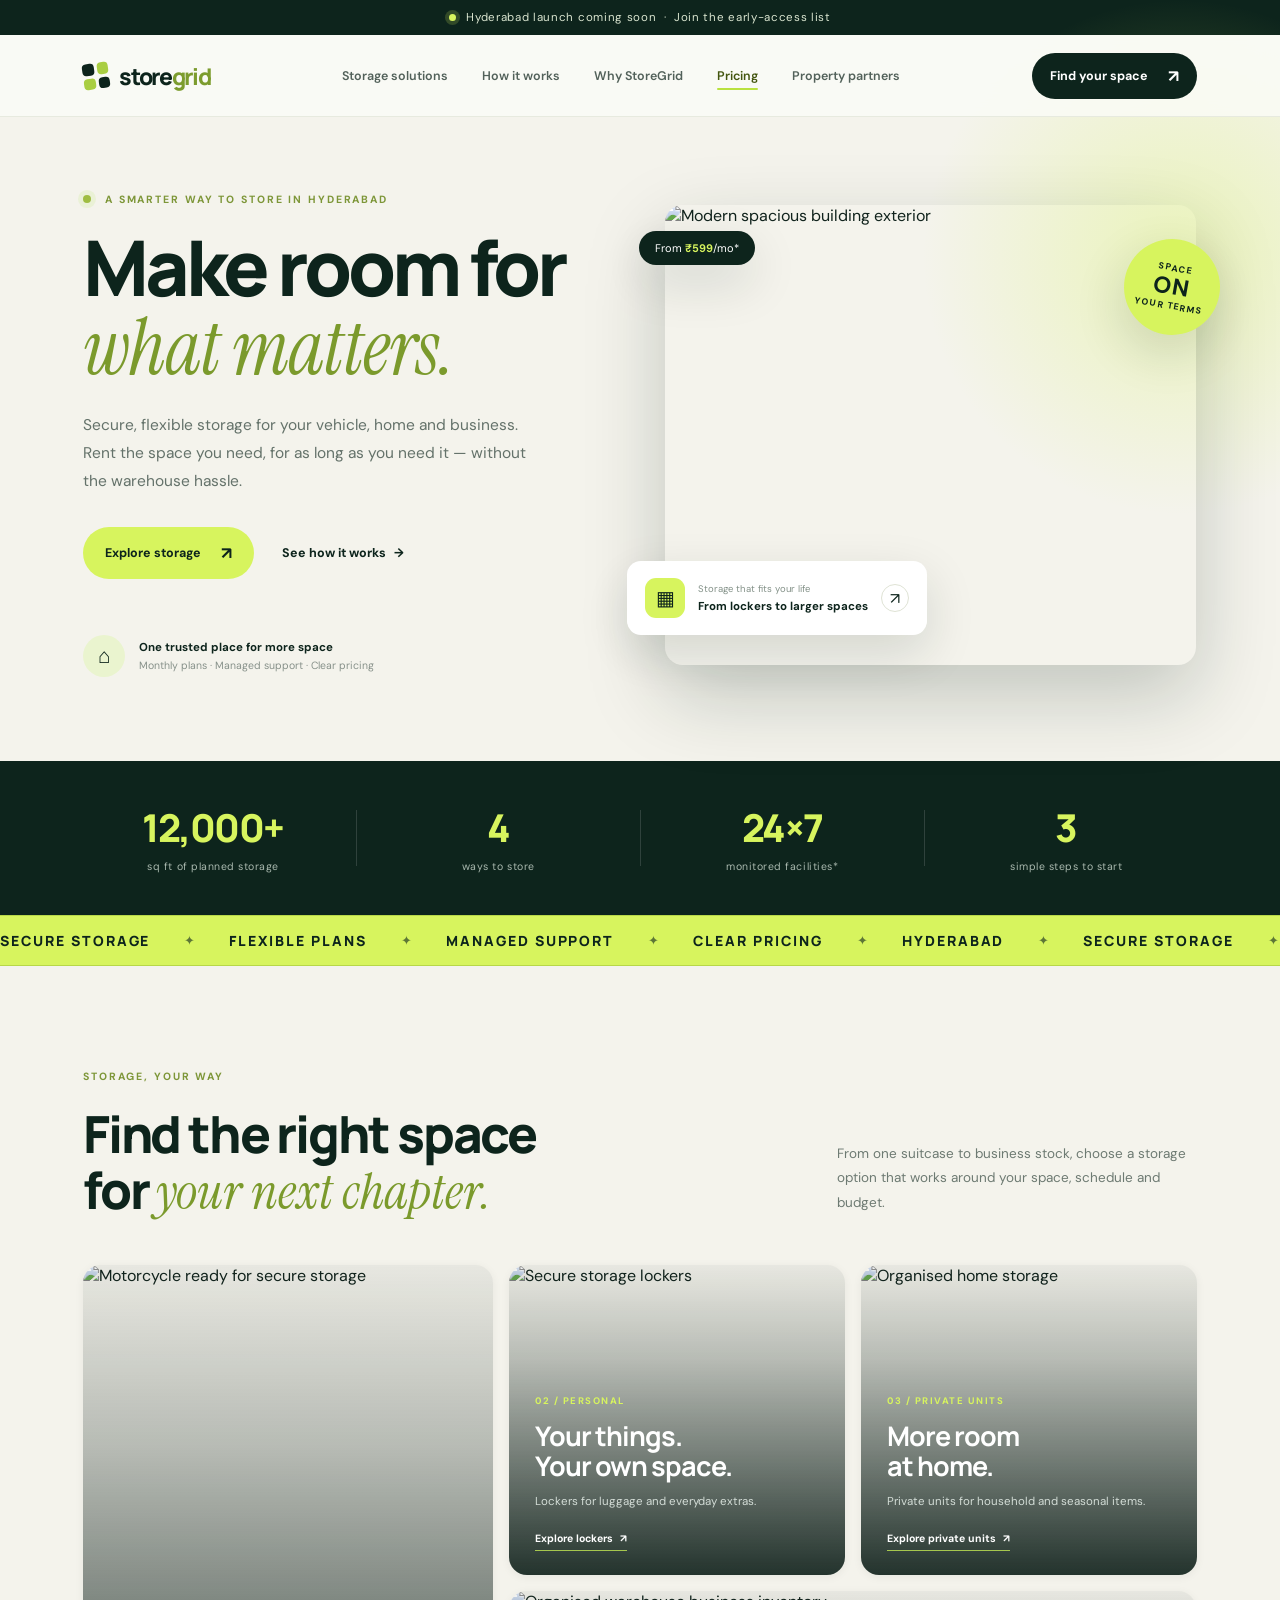
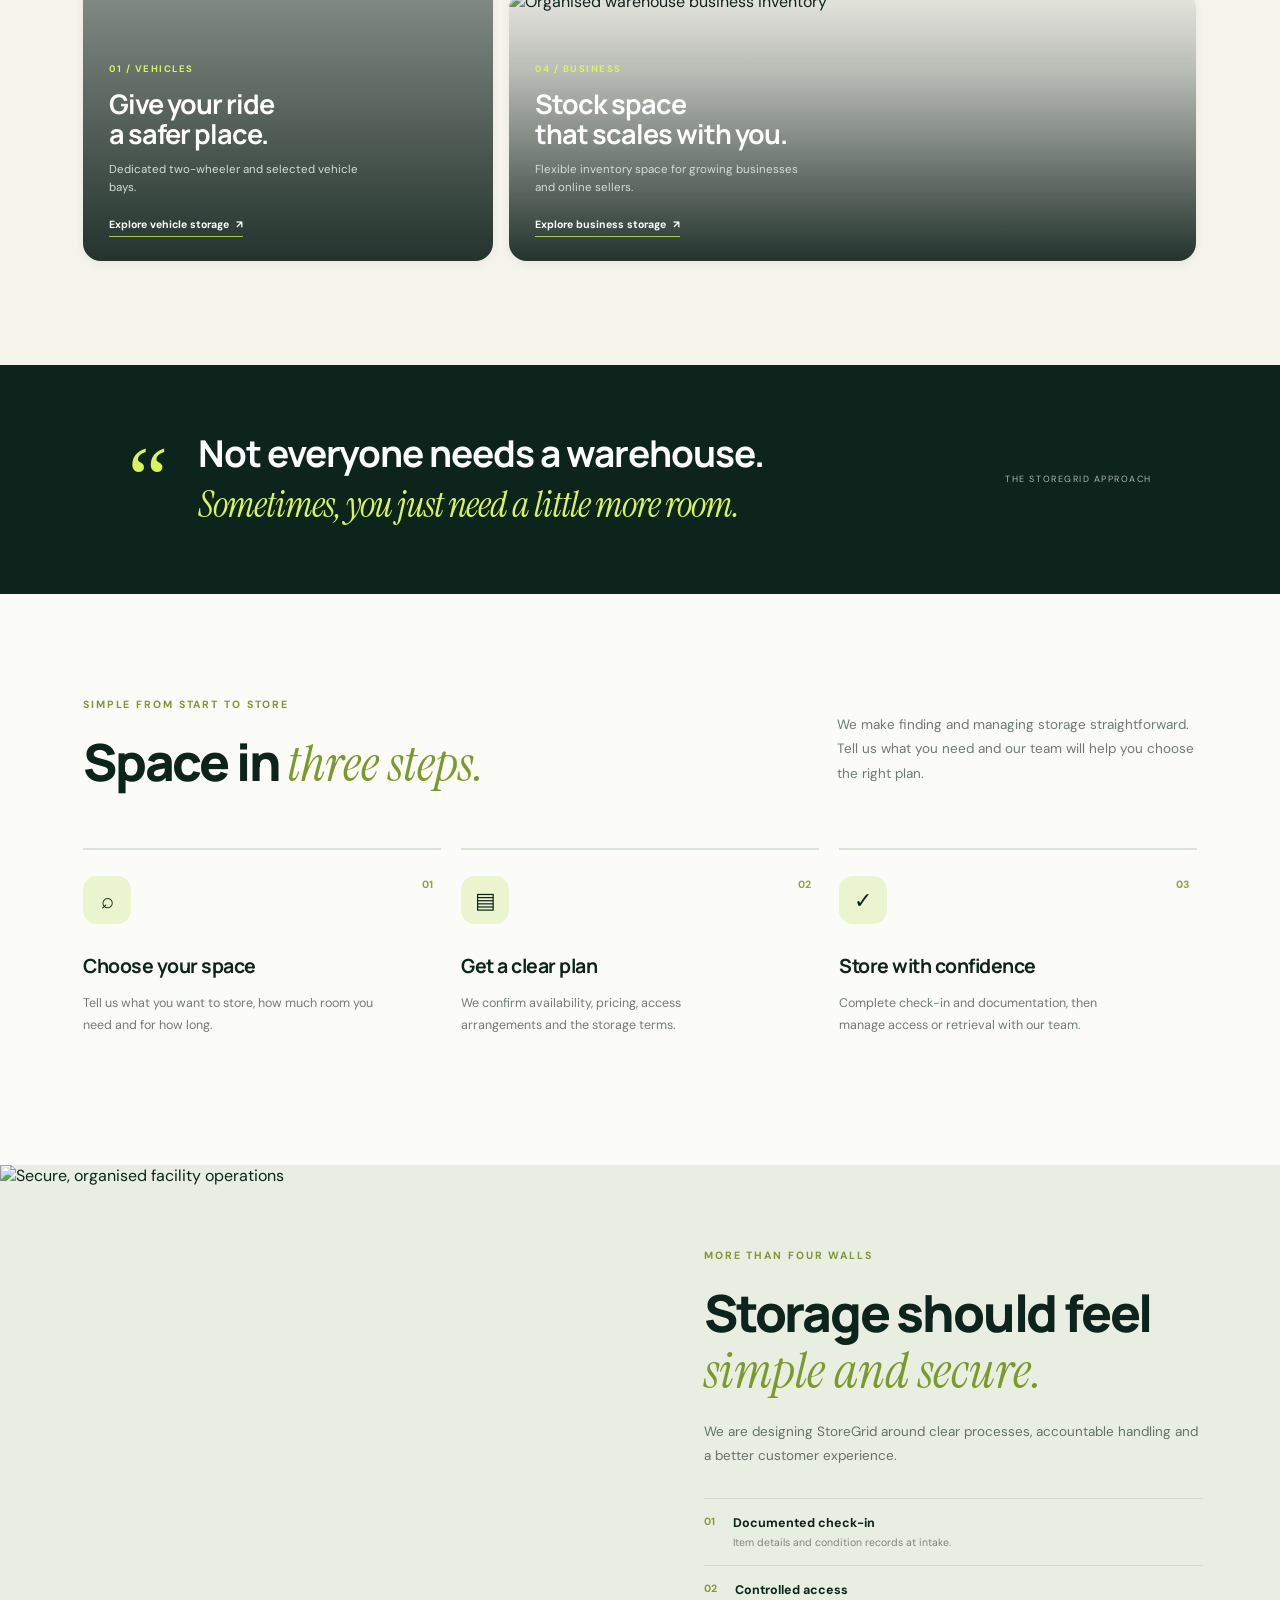
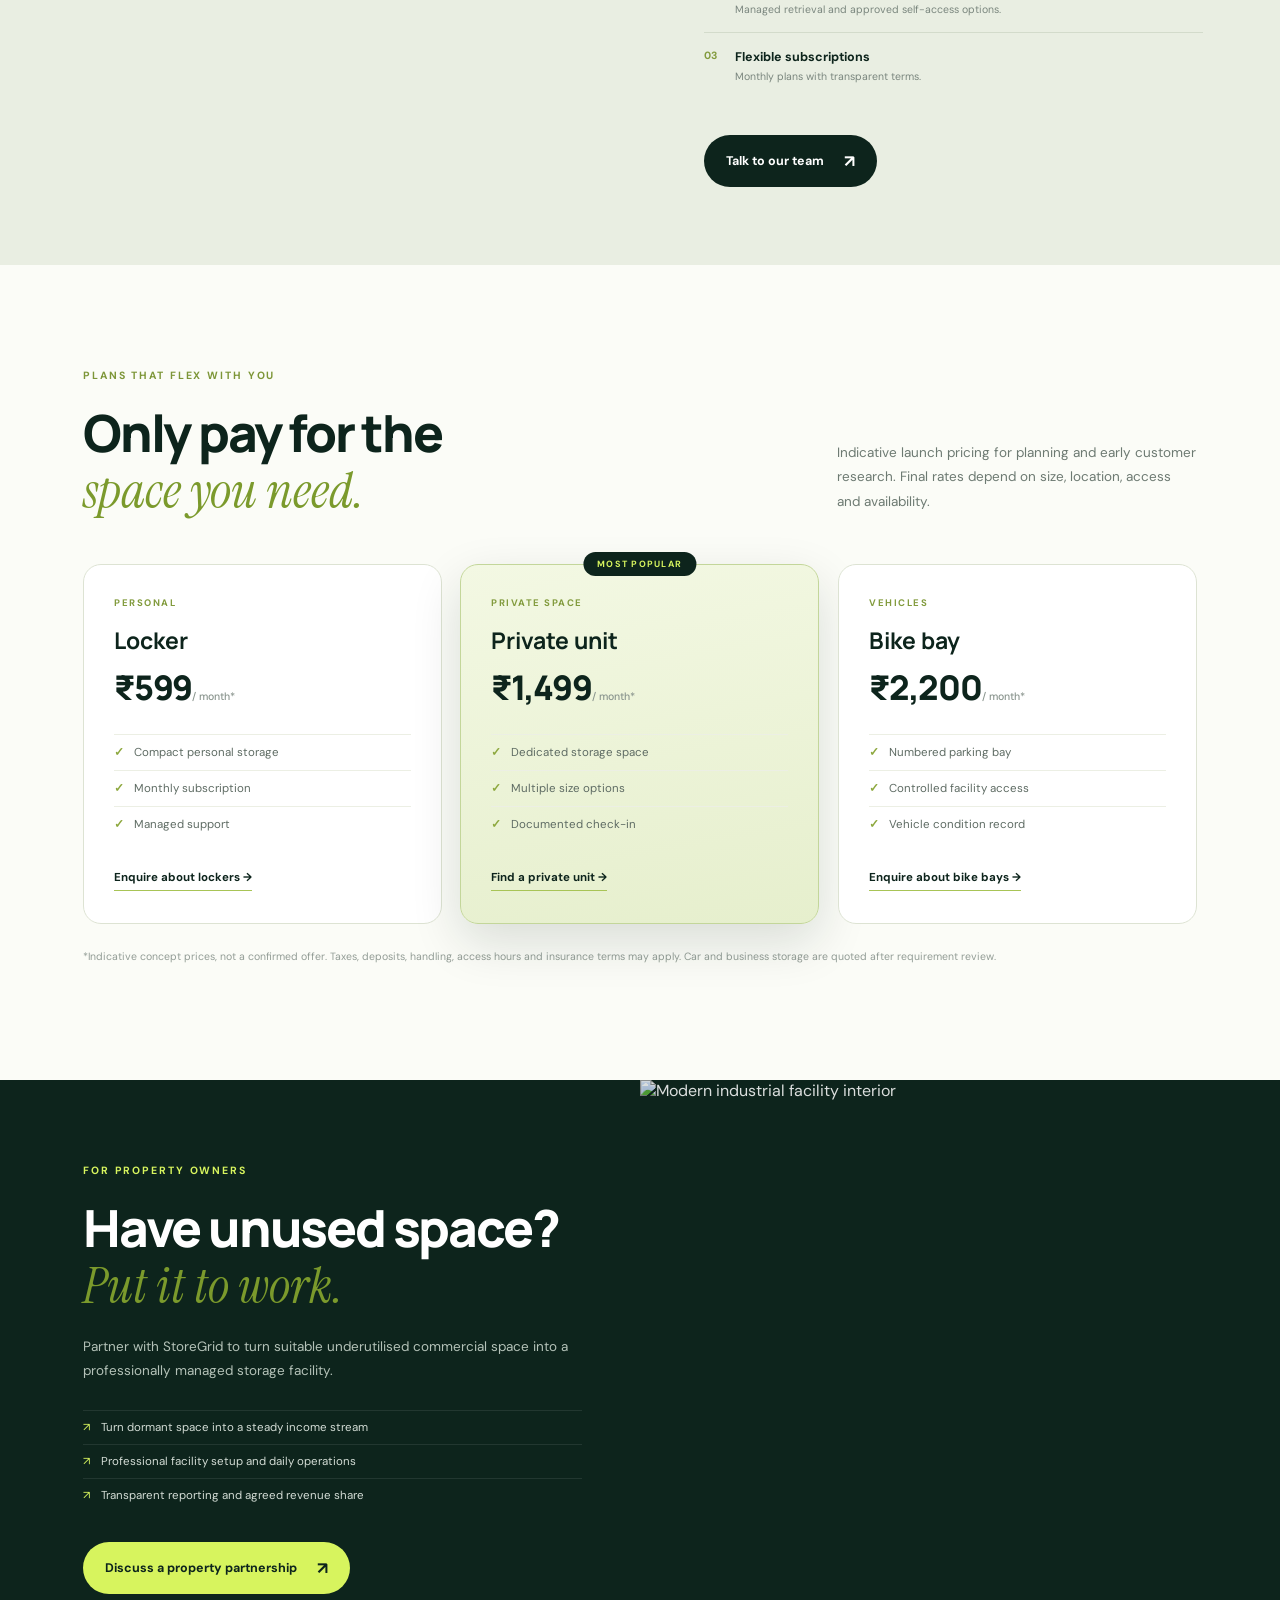
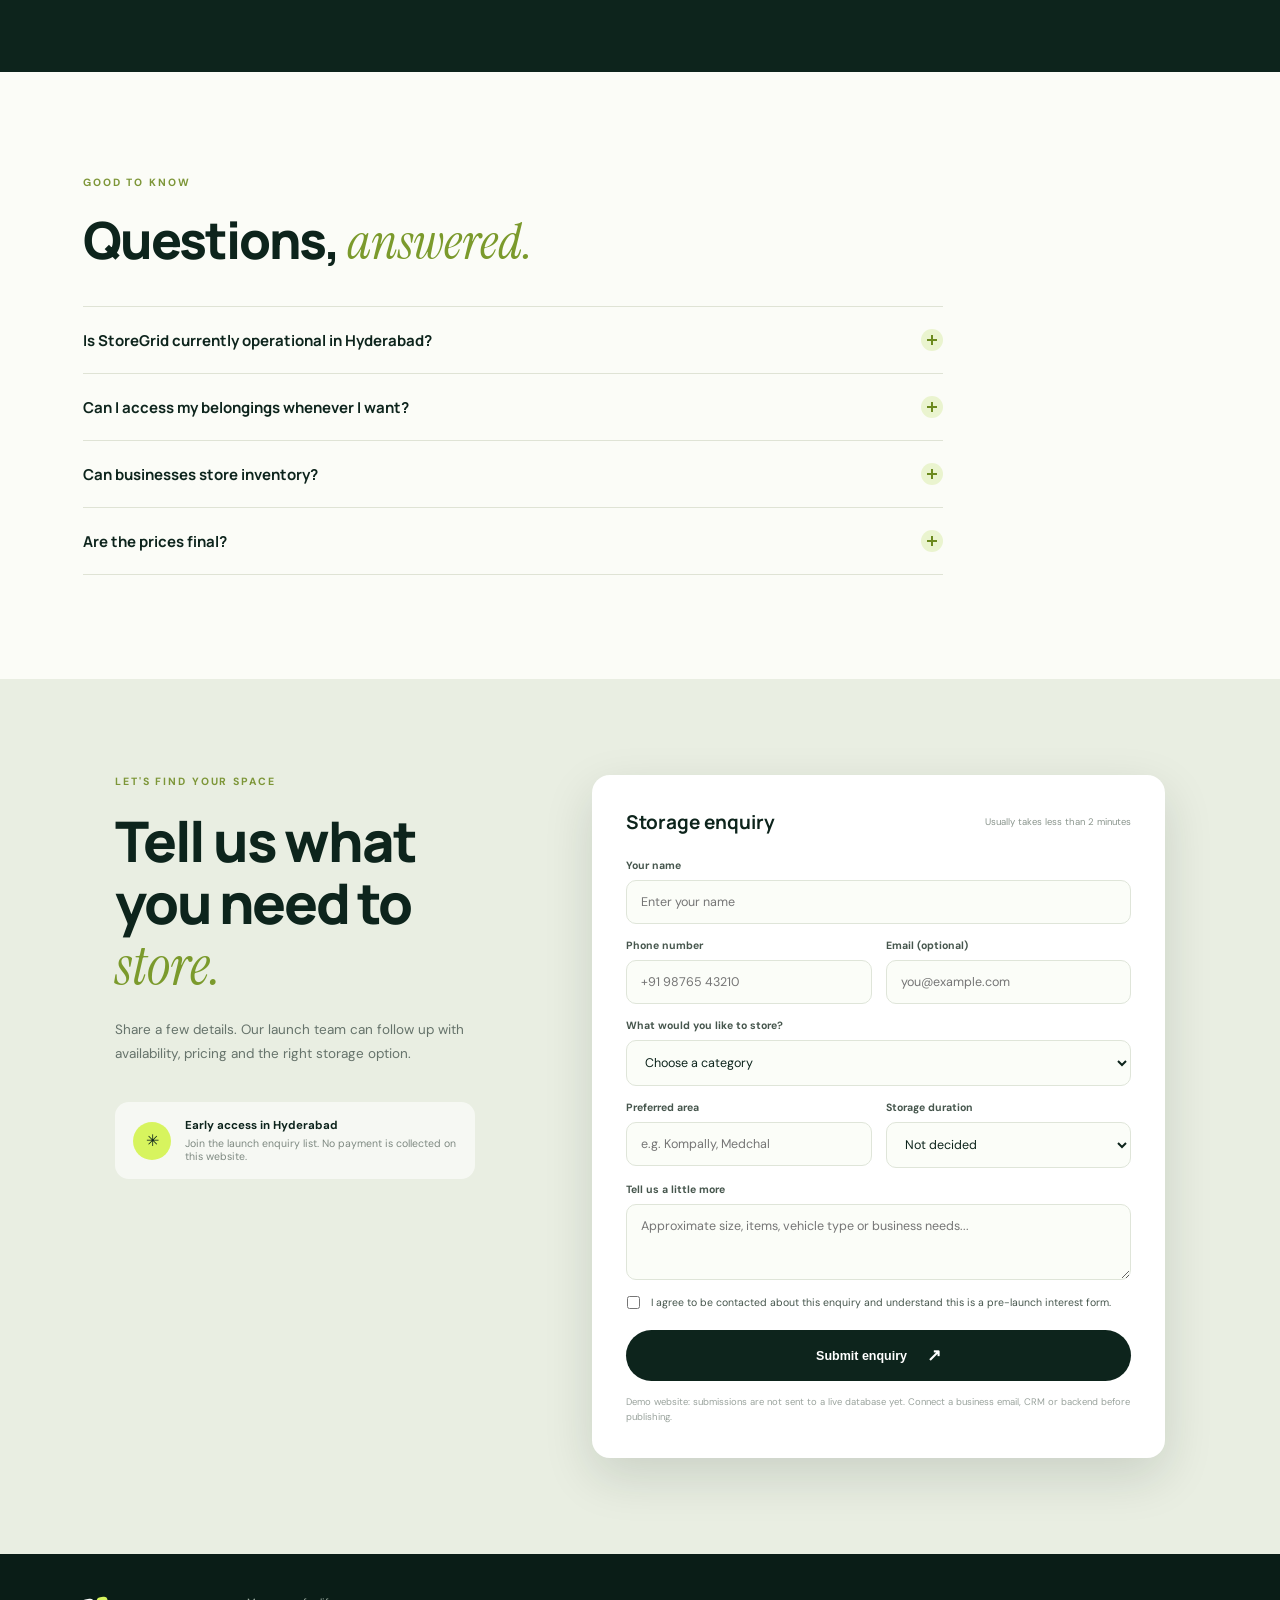
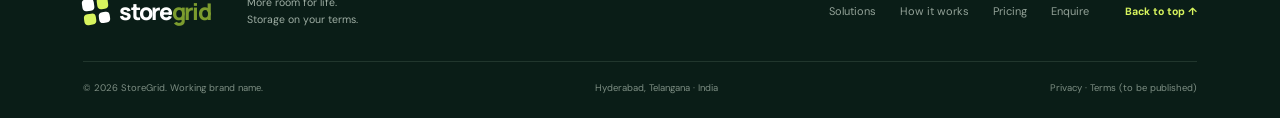
==== commit 66d527b9: "Update index.html" ====
--- a/index.html
+++ b/index.html
@@ -219,7 +219,17 @@
         <div class="form-heading"><strong>Storage enquiry</strong><span>Usually takes less than 2 minutes</span></div>
         <label>Your name<input name="name" required placeholder="Enter your name"></label>
         <div class="form-row">
-          <label>Phone number<input name="phone" required inputmode="tel" pattern="[0-9+() -]{10,16}" placeholder="+91 98765 43210"></label>
+          <label>
+  Phone number
+  <input
+    name="phone"
+    type="tel"
+    required
+    inputmode="tel"
+    pattern="[\d\s\+\(\)\-]{10,20}"
+    placeholder="+91 98765 43210"
+  >
+</label>
           <label>Email (optional)<input name="email" type="email" placeholder="you@example.com"></label>
         </div>
         <label>What would you like to store?
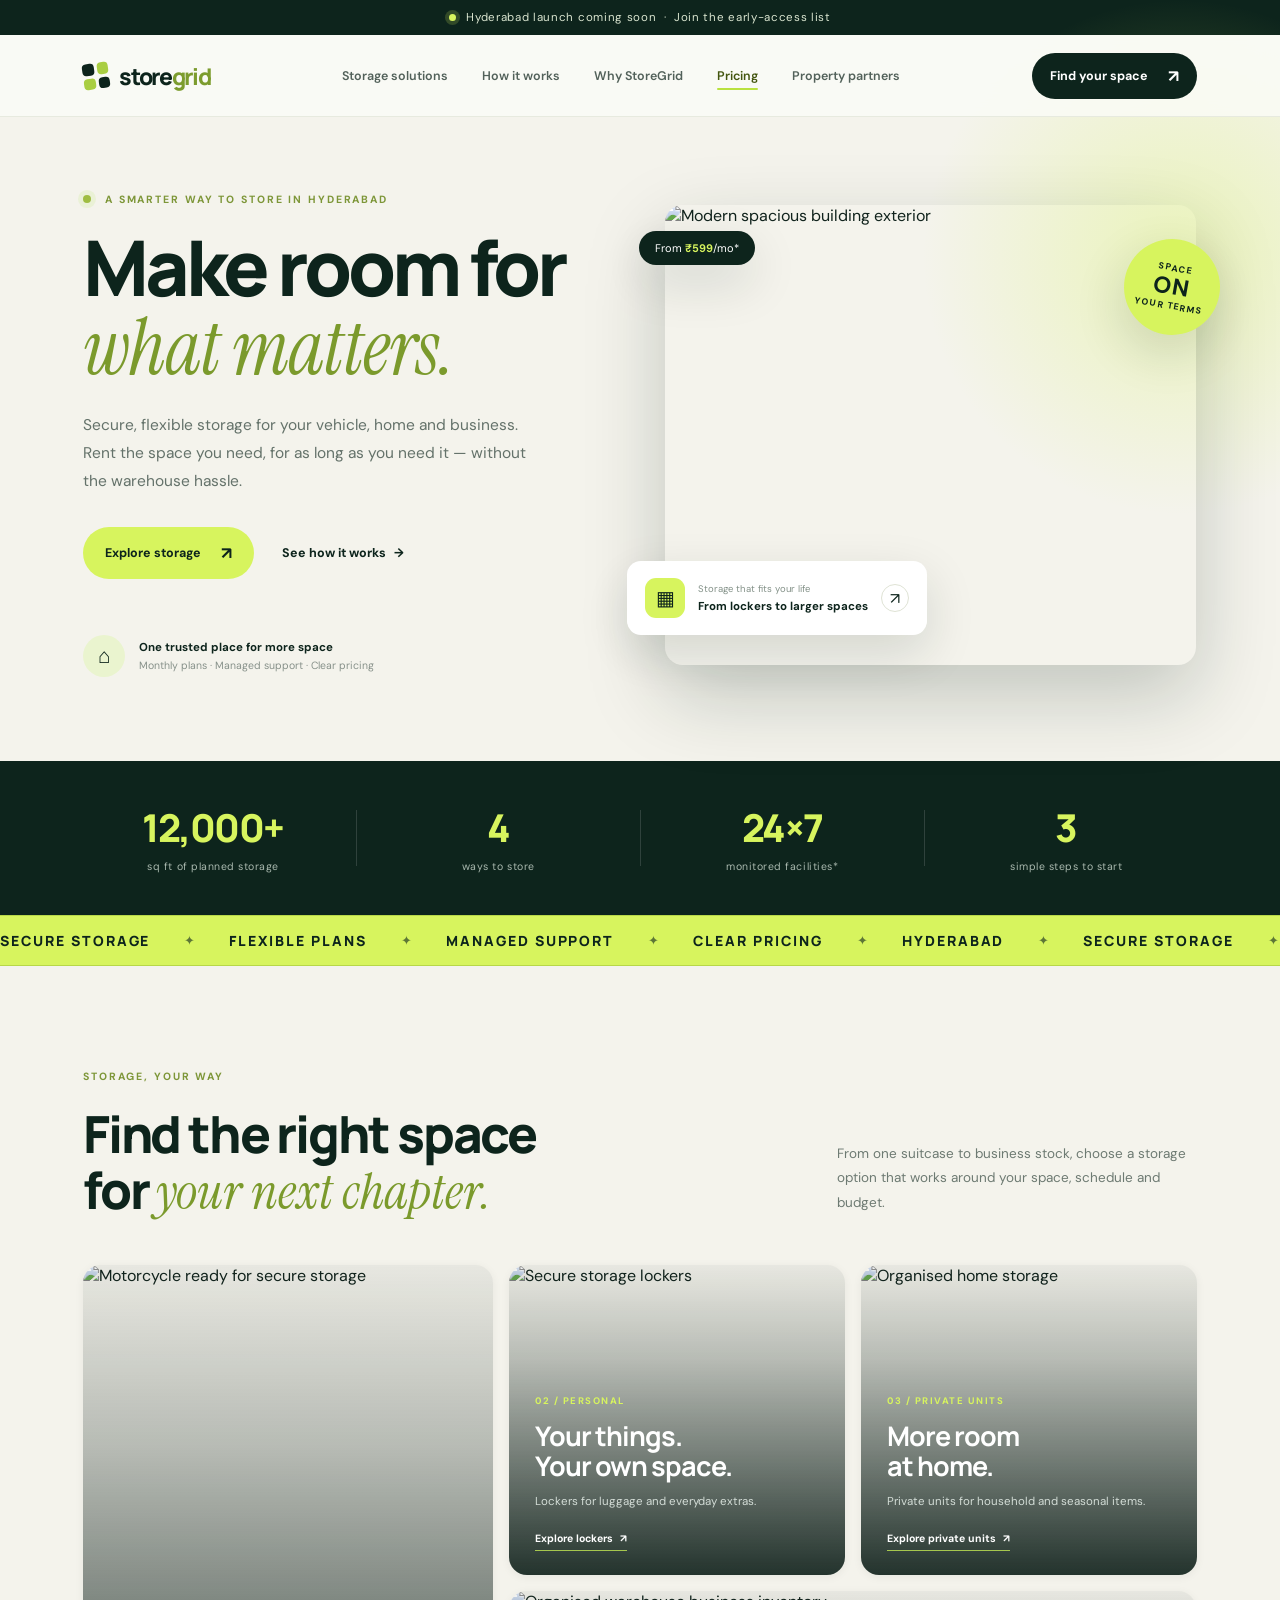
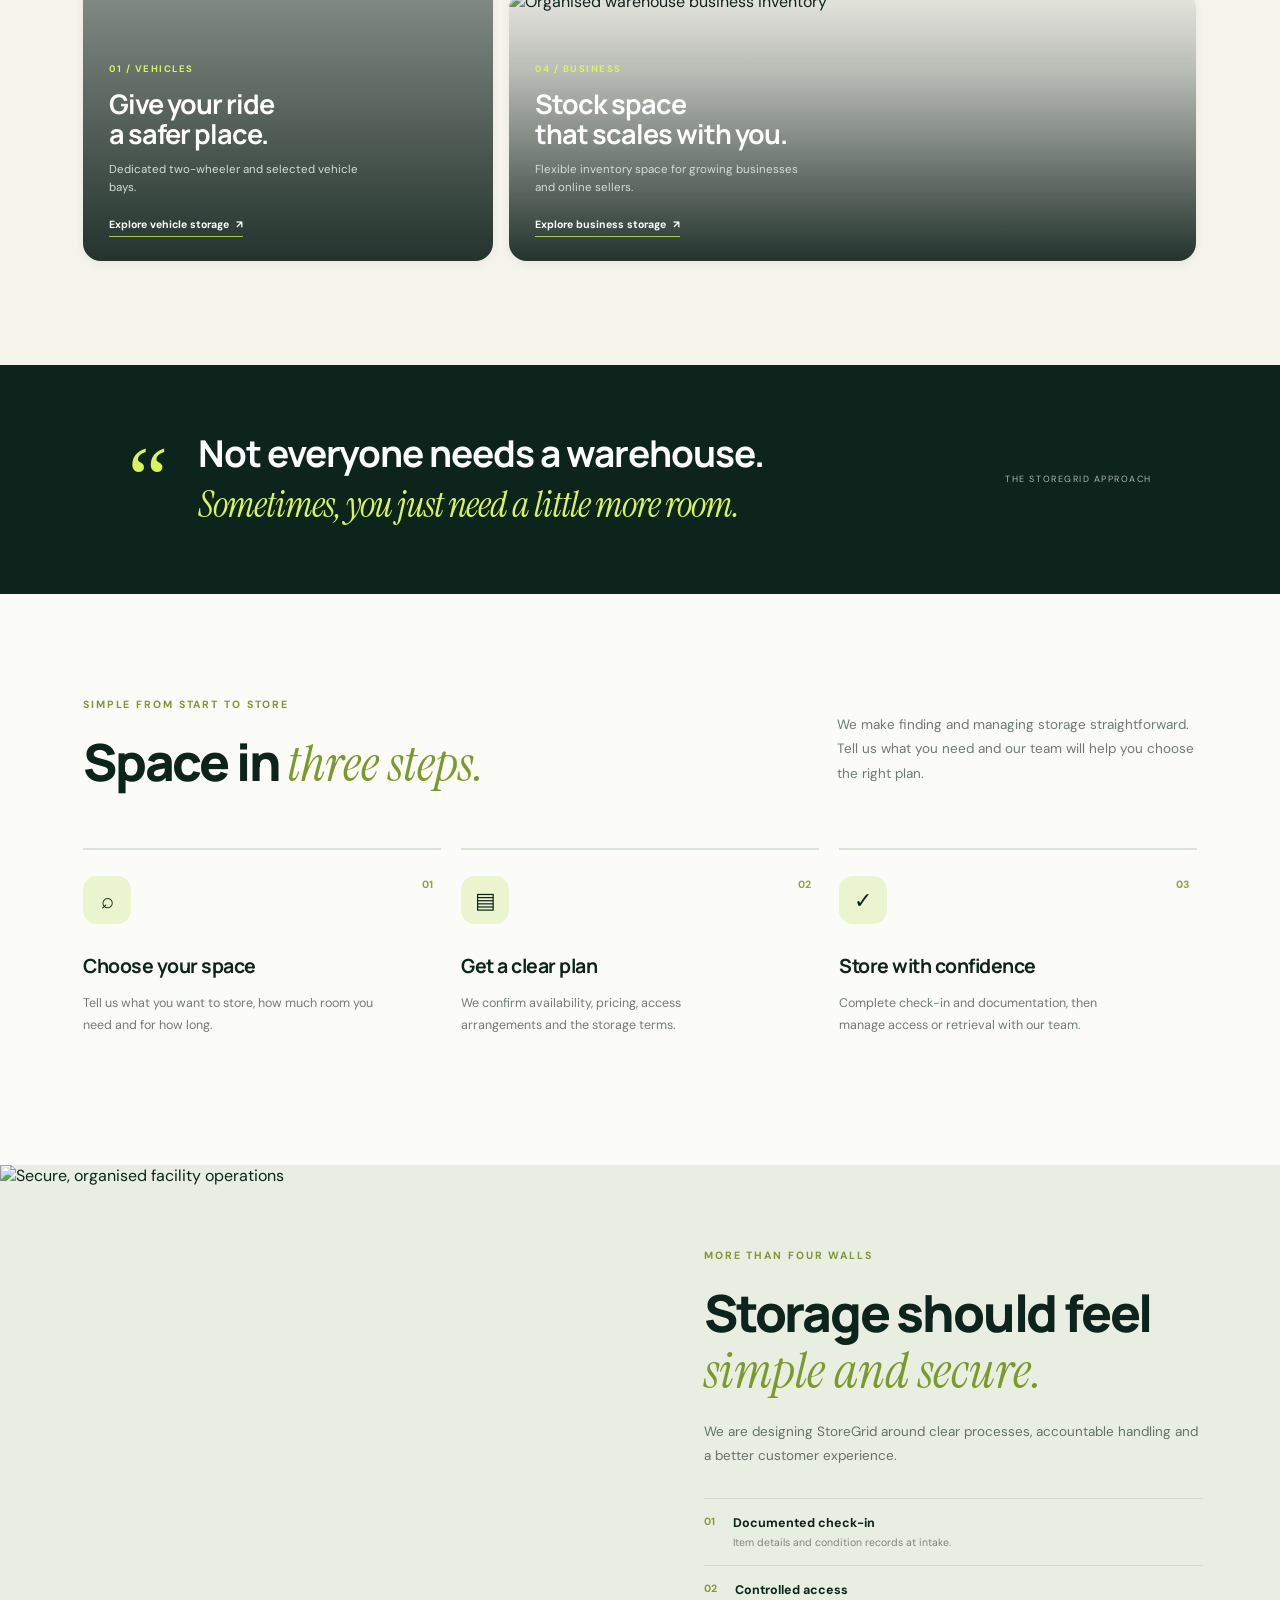
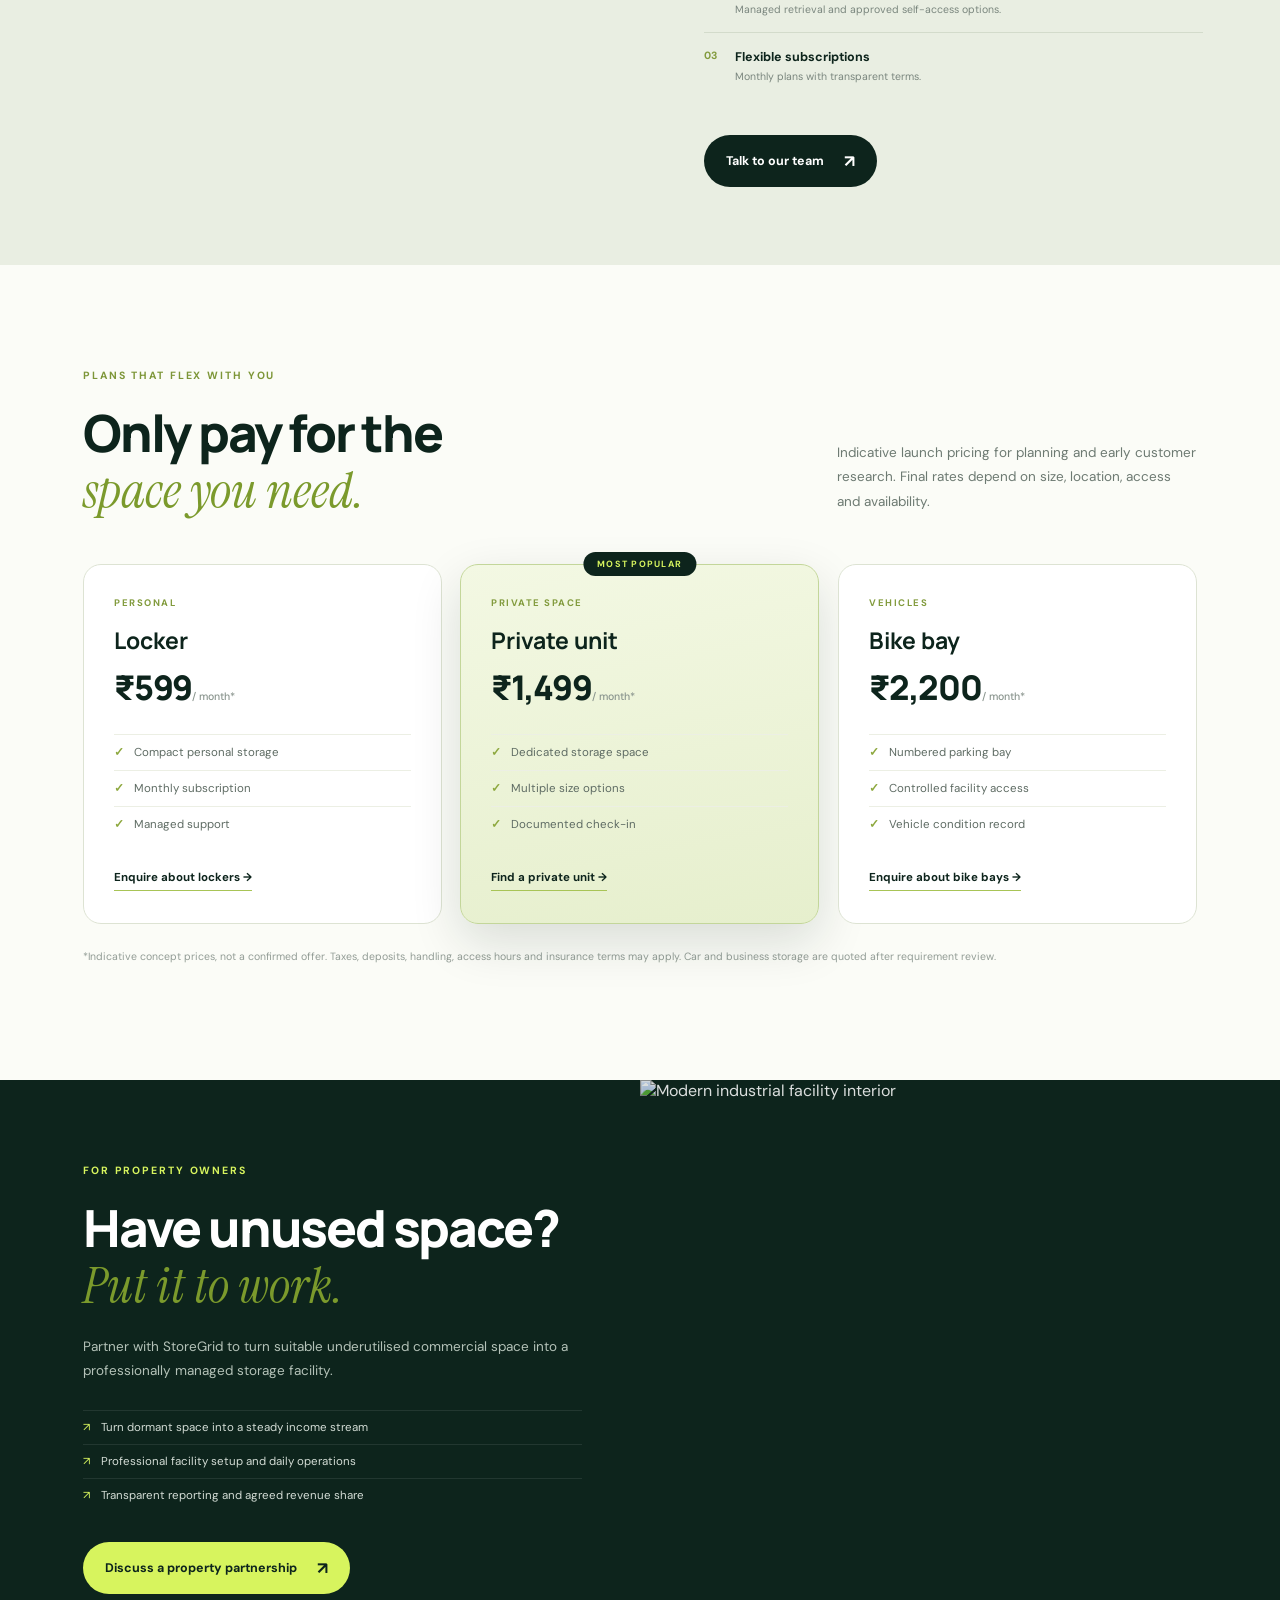
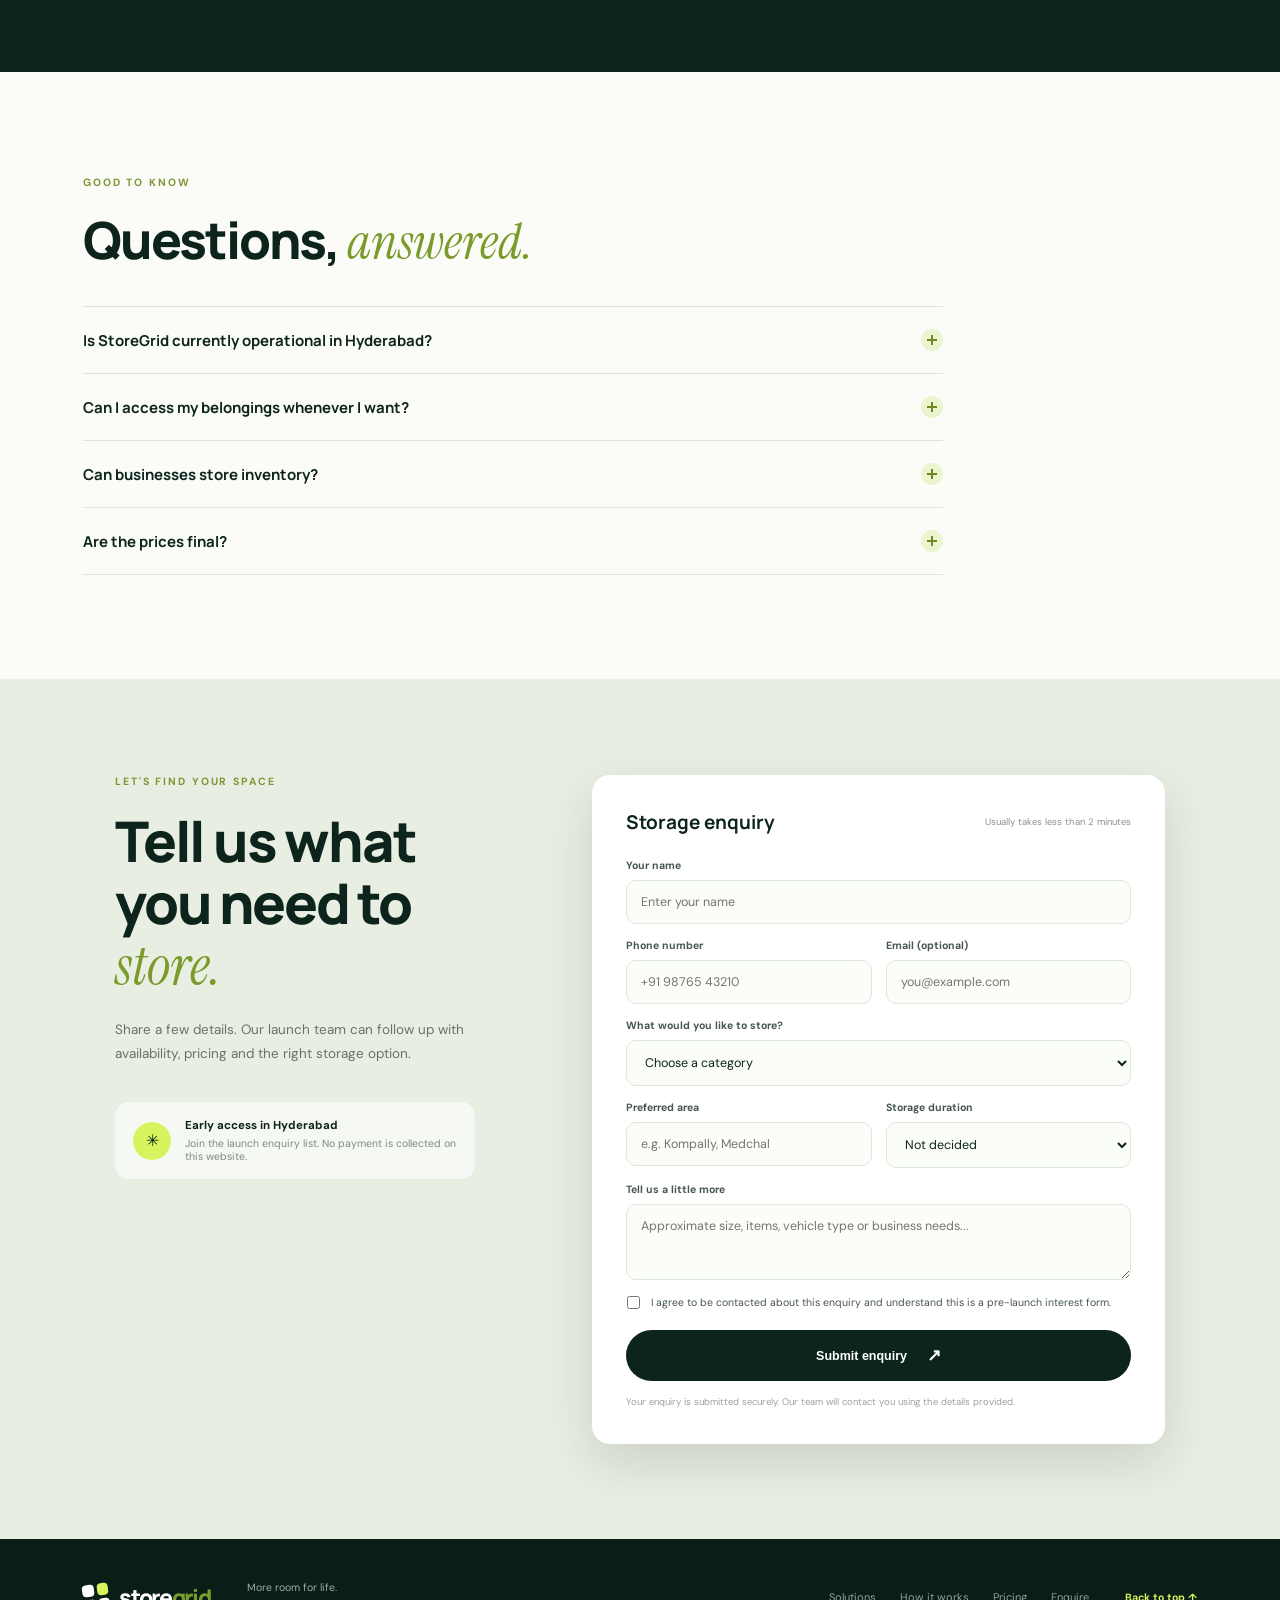
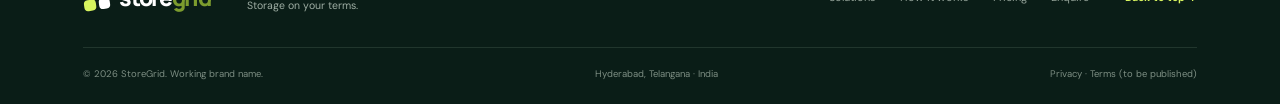
==== commit fd99106e: "Change form disclaimer message Updated the form disclaimer message to reflect secure submission and " ====
--- a/index.html
+++ b/index.html
@@ -246,7 +246,9 @@
         <label>Tell us a little more<textarea name="message" rows="3" placeholder="Approximate size, items, vehicle type or business needs..."></textarea></label>
         <label class="consent"><input type="checkbox" required> <span>I agree to be contacted about this enquiry and understand this is a pre-launch interest form.</span></label>
         <button class="button button-dark form-submit" type="submit">Submit enquiry <span>↗</span></button>
-        <p class="form-disclaimer">Demo website: submissions are not sent to a live database yet. Connect a business email, CRM or backend before publishing.</p>
+        <p class="form-disclaimer">
+  Your enquiry is submitted securely. Our team will contact you using the details provided.
+</p>
         <div class="form-success" id="formSuccess" role="status" aria-live="polite"></div>
       </form>
     </section>
